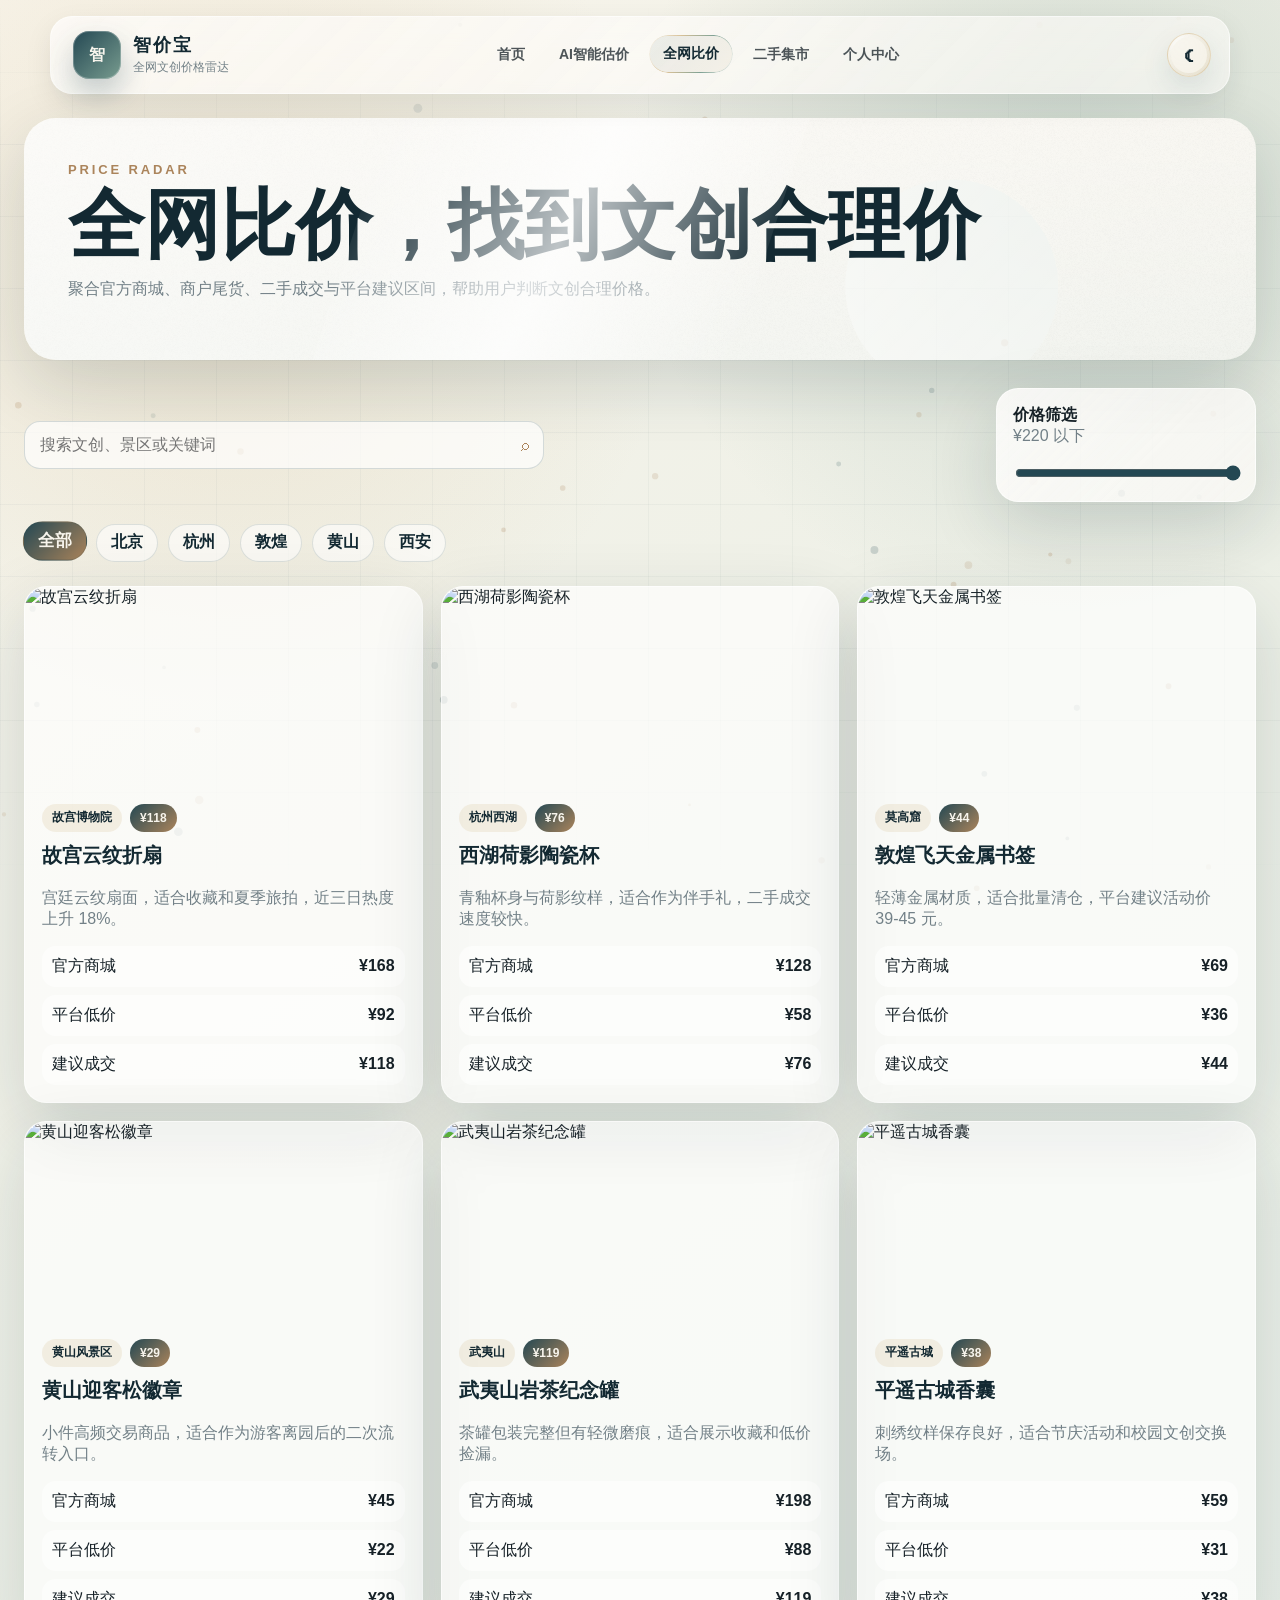
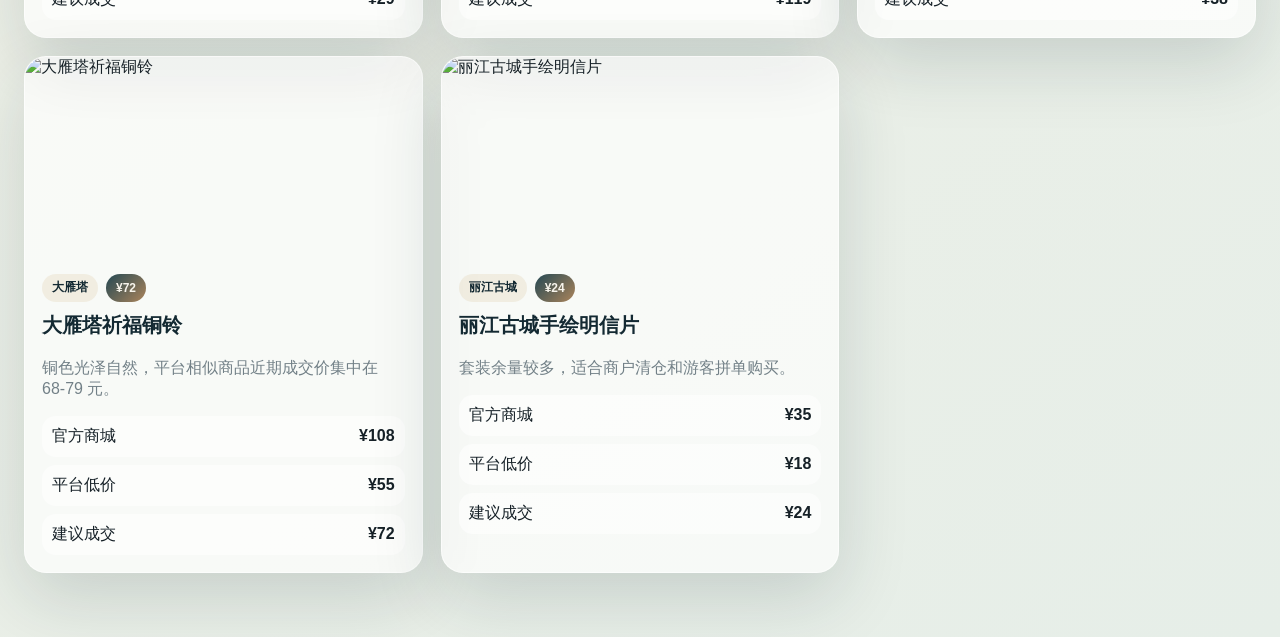
==== compare/index.html @ 30f5ac0b "Update zhijiabao site copy and structure" ====
﻿<!DOCTYPE html>
<html lang="zh-CN">
<head>
  <meta charset="UTF-8">
  <meta name="viewport" content="width=device-width, initial-scale=1.0">
  <title>全网比价 - 智价宝</title>
  <link rel="stylesheet" href="../styles.css?v=20260617b">
</head>
<body data-page="compare" class="skeleton-active">
  <canvas id="particleCanvas" aria-hidden="true"></canvas>
  <div class="transition-mask" aria-hidden="true"></div>
  <div class="skeleton-screen" id="skeletonScreen" aria-hidden="true">
    <div class="skeleton-stage">
      <div class="skeleton-nav">
        <div class="skeleton-brand">
          <div class="skeleton-logo"></div>
          <div class="skeleton-lines" style="gap:8px;">
            <div class="skel text short" style="width:110px;height:18px;"></div>
            <div class="skel text short" style="width:150px;height:12px;"></div>
          </div>
        </div>
        <div class="skeleton-menu">
          <div class="skel button" style="width:58px;height:34px;"></div>
          <div class="skel button" style="width:92px;height:34px;"></div>
          <div class="skel button" style="width:78px;height:34px;"></div>
          <div class="skel button" style="width:78px;height:34px;"></div>
          <div class="skel button" style="width:78px;height:34px;"></div>
        </div>
      </div>
      <div class="skeleton-hero">
        <div class="skeleton-lines">
          <div class="skel kicker"></div>
          <div class="skel title"></div>
          <div class="skel title short"></div>
          <div class="skel text"></div>
          <div class="skel text medium"></div>
          <div class="skeleton-actions">
            <div class="skel button"></div>
            <div class="skel button"></div>
          </div>
        </div>
        <div class="skeleton-phone"></div>
      </div>
      <div class="skeleton-card-row">
        <div class="skeleton-card"></div>
        <div class="skeleton-card"></div>
        <div class="skeleton-card"></div>
        <div class="skeleton-card"></div>
      </div>
    </div>
  </div>

  <header class="site-header">
    <a class="brand" href="../" data-transition>
      <span class="brand-mark">智</span>
      <span>
        <span class="brand-title">智价宝</span>
        <span class="brand-sub">全网文创价格雷达</span>
      </span>
    </a>
    <nav class="main-nav" aria-label="主导航">
      <a class="nav-link " href="../" data-transition><span>首页</span></a>
      <a class="nav-link " href="../estimate/" data-transition><span>AI智能估价</span></a>
      <a class="nav-link active" href="../compare/" data-transition><span>全网比价</span></a>
      <a class="nav-link " href="../market/" data-transition><span>二手集市</span></a>
      <a class="nav-link " href="../profile/" data-transition><span>个人中心</span></a>
    </nav>
    <button class="theme-toggle" id="themeToggle" type="button" aria-label="切换深色国风主题" aria-pressed="false" title="切换主题">
      <span class="theme-toggle-icon" aria-hidden="true">☾</span>
    </button>
  </header>

  <div class="page-shell">
    <main class="page-main">
      <section class="wide-content page-hero reveal">
        <p class="section-kicker">Price Radar</p>
        <h1 class="shine-text">全网比价，找到文创合理价</h1>
        <p class="muted">聚合官方商城、商户尾货、二手成交与平台建议区间，帮助用户判断文创合理价格。</p>
      </section>

      <section class="wide-content">
        <div class="toolbar reveal">
          <div class="search-box">
            <input class="field" id="compareSearch" placeholder="搜索文创、景区或关键词">
            <span class="search-icon">⌕</span>
          </div>
          <aside class="range-panel glass-card">
            <strong>价格筛选</strong>
            <p class="muted" id="rangeText">¥220 以下</p>
            <input id="priceRange" type="range" min="30" max="220" value="220">
          </aside>
        </div>
        <div class="tag-filter reveal" aria-label="景区分类">
          <button class="filter-tag active" data-category="全部">全部</button>
          <button class="filter-tag" data-category="北京">北京</button>
          <button class="filter-tag" data-category="杭州">杭州</button>
          <button class="filter-tag" data-category="敦煌">敦煌</button>
          <button class="filter-tag" data-category="黄山">黄山</button>
          <button class="filter-tag" data-category="西安">西安</button>
        </div>
        <div class="market-grid smooth-list reveal" id="compareList" style="margin-top: 24px;"></div>
      </section>
    </main>
  </div>


  <script src="../script.js?v=20260617b"></script>
</body>
</html>
---- styles.css ----
﻿/*
  智价宝官网 - 全局样式
  技术栈：HTML5 + CSS3 + 原生 JavaScript
  视觉关键词：新中式轻奢国风、青黛、月白、浅茶棕、毛玻璃、渐变光影
*/

:root {
  --qingdai: #244853;
  --qingdai-deep: #132932;
  --qingdai-soft: #3e6f73;
  --moon: #f7f4ec;
  --moon-2: #eee8da;
  --tea: #ab845b;
  --tea-soft: #d5bd92;
  --cinnabar: #a84e43;
  --jade: #789c8f;
  --ink: #162127;
  --muted: #728087;
  --glass: rgba(255, 255, 255, 0.64);
  --glass-strong: rgba(255, 255, 255, 0.78);
  --line: rgba(36, 72, 83, 0.16);
  --shadow: 0 24px 70px rgba(19, 41, 50, 0.16);
  --shadow-deep: 0 34px 90px rgba(19, 41, 50, 0.24);
  --ease: cubic-bezier(.2, .9, .2, 1);
  --spring: cubic-bezier(.2, 1.45, .35, 1);
}

body.theme-dark {
  --qingdai: #315f68;
  --qingdai-deep: #eef7f3;
  --qingdai-soft: #7fb0ad;
  --moon: #f8f1e3;
  --moon-2: #16262b;
  --tea: #d3a86d;
  --tea-soft: #efd5a4;
  --cinnabar: #d77a6b;
  --jade: #87b9a7;
  --ink: #edf5f2;
  --muted: #b8c8c5;
  --glass: rgba(17, 31, 36, 0.68);
  --glass-strong: rgba(23, 42, 47, 0.84);
  --line: rgba(236, 216, 176, 0.2);
  --shadow: 0 24px 70px rgba(0, 0, 0, 0.34);
  --shadow-deep: 0 34px 90px rgba(0, 0, 0, 0.48);
}

* {
  box-sizing: border-box;
}

html {
  scroll-behavior: smooth;
  max-width: 100%;
  overflow-x: hidden;
}

body {
  margin: 0;
  min-height: 100vh;
  width: 100%;
  max-width: 100%;
  font-family: "Microsoft YaHei", "PingFang SC", "Noto Sans SC", Arial, sans-serif;
  color: var(--ink);
  background:
    radial-gradient(circle at 18% 12%, rgba(213, 189, 146, 0.28), transparent 28rem),
    radial-gradient(circle at 84% 8%, rgba(120, 156, 143, 0.28), transparent 28rem),
    linear-gradient(145deg, #f8f4ea 0%, #edf0e7 46%, #e6eee8 100%);
  overflow-x: hidden;
  transition: background 640ms var(--ease), color 640ms var(--ease);
}

body::before {
  content: "";
  position: fixed;
  inset: 0;
  pointer-events: none;
  z-index: -3;
  background-image:
    linear-gradient(rgba(36, 72, 83, 0.04) 1px, transparent 1px),
    linear-gradient(90deg, rgba(36, 72, 83, 0.035) 1px, transparent 1px);
  background-size: 72px 72px;
  mask-image: linear-gradient(to bottom, transparent, #000 15%, #000 80%, transparent);
}

body.theme-dark {
  background:
    radial-gradient(circle at 16% 10%, rgba(211, 168, 109, 0.2), transparent 30rem),
    radial-gradient(circle at 84% 8%, rgba(135, 185, 167, 0.16), transparent 30rem),
    linear-gradient(145deg, #09151a 0%, #102329 48%, #1b2f30 100%);
}

body.theme-dark::before {
  background-image:
    linear-gradient(rgba(236, 216, 176, 0.055) 1px, transparent 1px),
    linear-gradient(90deg, rgba(135, 185, 167, 0.045) 1px, transparent 1px);
}

body.theme-transition,
body.theme-transition * {
  transition:
    background 620ms var(--ease),
    background-color 620ms var(--ease),
    color 620ms var(--ease),
    border-color 620ms var(--ease),
    box-shadow 620ms var(--ease),
    text-shadow 620ms var(--ease),
    filter 620ms var(--ease) !important;
}

body.is-leaving .page-shell {
  opacity: 0;
  transform: translateY(18px) scale(0.992);
  filter: blur(4px);
}

body.skeleton-active {
  overflow: hidden;
}

body.nav-compact .site-header {
  height: 64px;
  background:
    linear-gradient(135deg, rgba(255, 255, 255, 0.76), rgba(245, 239, 224, 0.54)),
    rgba(255, 255, 255, 0.42);
  box-shadow: 0 16px 40px rgba(19, 41, 50, 0.13);
}

body.theme-dark.nav-compact .site-header {
  background:
    linear-gradient(135deg, rgba(22, 39, 44, 0.88), rgba(31, 50, 50, 0.62)),
    rgba(8, 18, 22, 0.52);
  box-shadow: 0 16px 42px rgba(0, 0, 0, 0.36);
}

body.nav-compact .brand-mark {
  transform: scale(0.88);
}

body.nav-compact .brand-sub {
  opacity: 0;
  transform: translateY(-6px);
  height: 0;
}

a {
  color: inherit;
  text-decoration: none;
}

button,
input,
select {
  font: inherit;
}

img {
  max-width: 100%;
  display: block;
}

.site-header,
.page-shell,
.page-main,
.content,
.wide-content,
.section,
.hero,
.hero-inner,
.page-hero,
.panel,
.glass-card,
.product-card,
.modal-card {
  min-width: 0;
}

.page-shell {
  position: relative;
  z-index: 1;
  min-height: 100vh;
  opacity: 0;
  transform: translateY(22px);
  animation: pageEnter 760ms var(--ease) forwards;
}

.page-main {
  padding: 118px 24px 64px;
}

.content {
  width: min(1180px, calc(100vw - 48px));
  margin: 0 auto;
}

.wide-content {
  width: min(1280px, calc(100vw - 48px));
  margin: 0 auto;
}

/* =========================
   全站背景粒子与转场特效
   ========================= */

#particleCanvas {
  position: fixed;
  inset: 0;
  z-index: -2;
  pointer-events: none;
  opacity: 0.52;
}

.cursor-glow,
.cursor-trail-dot {
  position: fixed;
  left: 0;
  top: 0;
  pointer-events: none;
  border-radius: 50%;
  mix-blend-mode: screen;
  opacity: 0;
  will-change: transform, opacity;
}

.cursor-glow {
  z-index: 1200;
  width: 128px;
  height: 128px;
  background:
    radial-gradient(circle, rgba(213, 189, 146, 0.25), rgba(120, 156, 143, 0.12) 42%, transparent 68%);
  filter: blur(10px);
  transform: translate3d(-50%, -50%, 0) scale(0.8);
  transition: opacity 220ms var(--ease);
}

.cursor-trail-dot {
  z-index: 1199;
  width: 20px;
  height: 20px;
  background:
    radial-gradient(circle, rgba(255, 255, 255, 0.72), rgba(213, 189, 146, 0.34) 34%, rgba(120, 156, 143, 0.1) 68%, transparent 74%);
  filter: blur(2px);
}

body.theme-dark .cursor-glow {
  background:
    radial-gradient(circle, rgba(239, 213, 164, 0.28), rgba(135, 185, 167, 0.14) 42%, transparent 70%);
}

body.theme-dark .cursor-trail-dot {
  background:
    radial-gradient(circle, rgba(239, 213, 164, 0.76), rgba(135, 185, 167, 0.28) 46%, transparent 74%);
}

.transition-mask {
  position: fixed;
  inset: 0;
  z-index: 2000;
  pointer-events: none;
  background:
    radial-gradient(circle at 50% 50%, rgba(255, 255, 255, 0.85), rgba(244, 238, 220, 0.76) 32%, rgba(36, 72, 83, 0.36) 100%);
  clip-path: circle(0% at 50% 50%);
  transition: clip-path 620ms var(--ease), opacity 620ms var(--ease);
  opacity: 0;
}

body.theme-dark .transition-mask {
  background:
    radial-gradient(circle at 50% 50%, rgba(239, 213, 164, 0.28), rgba(19, 41, 50, 0.76) 36%, rgba(2, 9, 12, 0.9) 100%);
}

/* =========================
   初始加载国风骨架屏
   ========================= */

.skeleton-screen {
  position: fixed;
  inset: 0;
  z-index: 3000;
  display: grid;
  place-items: center;
  padding: 22px;
  background:
    radial-gradient(circle at 20% 16%, rgba(213, 189, 146, 0.28), transparent 28rem),
    radial-gradient(circle at 78% 20%, rgba(120, 156, 143, 0.24), transparent 28rem),
    linear-gradient(145deg, #f8f4ea 0%, #edf0e7 54%, #e5eee8 100%);
  transition: opacity 620ms var(--ease), visibility 620ms var(--ease), filter 620ms var(--ease);
}

body.theme-dark .skeleton-screen {
  background:
    radial-gradient(circle at 20% 16%, rgba(211, 168, 109, 0.18), transparent 28rem),
    radial-gradient(circle at 78% 20%, rgba(135, 185, 167, 0.16), transparent 28rem),
    linear-gradient(145deg, #09151a 0%, #102329 54%, #1b2f30 100%);
}

body.theme-dark .skeleton-screen::before {
  background-image:
    linear-gradient(rgba(236, 216, 176, 0.045) 1px, transparent 1px),
    linear-gradient(90deg, rgba(135, 185, 167, 0.04) 1px, transparent 1px);
}

.skeleton-screen::before {
  content: "";
  position: absolute;
  inset: 0;
  opacity: 0.45;
  background-image:
    linear-gradient(rgba(36, 72, 83, 0.035) 1px, transparent 1px),
    linear-gradient(90deg, rgba(36, 72, 83, 0.03) 1px, transparent 1px);
  background-size: 72px 72px;
}

.skeleton-screen::after {
  content: "";
  position: absolute;
  left: -20%;
  right: -20%;
  top: 58%;
  height: 220px;
  border-top: 8px solid rgba(36, 72, 83, 0.08);
  border-radius: 50%;
  transform: rotate(-6deg);
}

.skeleton-screen.is-hidden {
  opacity: 0;
  visibility: hidden;
  filter: blur(8px);
}

.skeleton-stage {
  position: relative;
  z-index: 1;
  width: min(1180px, calc(100vw - 40px));
}

.skeleton-nav {
  height: 78px;
  display: flex;
  align-items: center;
  justify-content: space-between;
  gap: 22px;
  padding: 0 22px;
  border-radius: 22px;
  background: rgba(255, 255, 255, 0.58);
  border: 1px solid rgba(255, 255, 255, 0.64);
  box-shadow: 0 18px 46px rgba(19, 41, 50, 0.1);
  backdrop-filter: blur(18px);
}

.skeleton-brand {
  display: flex;
  align-items: center;
  gap: 12px;
}

.skeleton-logo {
  width: 48px;
  height: 48px;
  border-radius: 16px;
  background: linear-gradient(135deg, rgba(36, 72, 83, 0.84), rgba(120, 156, 143, 0.74));
  box-shadow: 0 14px 28px rgba(36, 72, 83, 0.18);
}

.skeleton-menu {
  display: flex;
  gap: 14px;
}

.skeleton-hero {
  display: grid;
  grid-template-columns: 0.95fr 0.85fr;
  gap: 54px;
  align-items: center;
  min-height: 520px;
}

.skeleton-lines {
  display: grid;
  gap: 16px;
}

.skeleton-phone {
  height: 360px;
  border-radius: 30px;
  background: rgba(255, 255, 255, 0.52);
  border: 1px solid rgba(255, 255, 255, 0.66);
  box-shadow: 0 24px 70px rgba(19, 41, 50, 0.12);
}

.skeleton-card-row {
  display: grid;
  grid-template-columns: repeat(4, 1fr);
  gap: 18px;
}

.skeleton-card {
  height: 118px;
  border-radius: 22px;
  background: rgba(255, 255, 255, 0.56);
  box-shadow: 0 16px 40px rgba(19, 41, 50, 0.08);
}

.skel {
  position: relative;
  overflow: hidden;
  border-radius: 999px;
  background: linear-gradient(135deg, rgba(36, 72, 83, 0.08), rgba(213, 189, 146, 0.12));
}

.skel::after,
.skeleton-card::after,
.skeleton-phone::after,
.skeleton-logo::after {
  content: "";
  position: absolute;
  inset: 0;
  background: linear-gradient(110deg, transparent 0%, rgba(255, 255, 255, 0.58) 45%, transparent 80%);
  transform: translateX(-120%);
  animation: skeletonShimmer 1.45s ease-in-out infinite;
}

.skeleton-logo,
.skeleton-phone,
.skeleton-card {
  position: relative;
  overflow: hidden;
}

.skel.kicker {
  width: 230px;
  height: 38px;
}

.skel.title {
  width: min(560px, 82vw);
  height: 78px;
  border-radius: 18px;
  background: linear-gradient(135deg, rgba(36, 72, 83, 0.16), rgba(36, 72, 83, 0.08));
}

.skel.title.short {
  width: min(420px, 72vw);
}

.skel.text {
  width: min(620px, 86vw);
  height: 18px;
}

.skel.text.medium {
  width: min(520px, 78vw);
}

.skel.text.short {
  width: min(330px, 58vw);
}

.skel.button {
  width: 138px;
  height: 46px;
}

.skeleton-actions {
  display: flex;
  gap: 14px;
  margin-top: 8px;
}

.transition-mask.is-active {
  clip-path: circle(142% at 50% 50%);
  opacity: 1;
}

.site-header {
  position: fixed;
  top: 16px;
  left: 50%;
  z-index: 1000;
  width: min(1180px, calc(100vw - 40px));
  height: 78px;
  transform: translateX(-50%);
  display: flex;
  align-items: center;
  justify-content: space-between;
  gap: 20px;
  padding: 0 18px 0 22px;
  border: 1px solid rgba(255, 255, 255, 0.52);
  border-radius: 22px;
  background:
    linear-gradient(135deg, rgba(255, 255, 255, 0.58), rgba(255, 255, 255, 0.36)),
    rgba(247, 244, 236, 0.44);
  backdrop-filter: blur(20px) saturate(1.25);
  -webkit-backdrop-filter: blur(20px) saturate(1.25);
  box-shadow: 0 10px 28px rgba(19, 41, 50, 0.08);
  transition: height 360ms var(--ease), background 360ms var(--ease), box-shadow 360ms var(--ease);
}

body.theme-dark .site-header {
  border-color: rgba(239, 213, 164, 0.22);
  background:
    linear-gradient(135deg, rgba(22, 39, 44, 0.74), rgba(31, 50, 50, 0.46)),
    rgba(7, 18, 22, 0.46);
  box-shadow: 0 12px 34px rgba(0, 0, 0, 0.3);
}

.brand {
  display: flex;
  align-items: center;
  gap: 12px;
}

.brand-mark {
  width: 48px;
  height: 48px;
  display: grid;
  place-items: center;
  border-radius: 16px;
  color: var(--moon);
  font-weight: 900;
  letter-spacing: 0.04em;
  background:
    linear-gradient(135deg, var(--qingdai), var(--jade)),
    var(--qingdai);
  box-shadow: inset 0 0 0 1px rgba(255, 255, 255, 0.25), 0 14px 30px rgba(36, 72, 83, 0.28);
  transition: transform 360ms var(--spring);
}

.brand-title {
  display: block;
  font-size: 18px;
  font-weight: 900;
  letter-spacing: 0.12em;
  color: var(--qingdai-deep);
}

.brand-sub {
  display: block;
  height: 18px;
  margin-top: 2px;
  color: var(--muted);
  font-size: 12px;
  transition: opacity 300ms var(--ease), transform 300ms var(--ease), height 300ms var(--ease);
  overflow: hidden;
}

.main-nav {
  display: flex;
  align-items: center;
  gap: 6px;
}

.theme-toggle {
  position: relative;
  flex: 0 0 auto;
  width: 44px;
  height: 44px;
  display: grid;
  place-items: center;
  border: 1px solid rgba(213, 189, 146, 0.5);
  border-radius: 50%;
  color: var(--qingdai-deep);
  cursor: pointer;
  background:
    radial-gradient(circle at 34% 28%, rgba(255, 255, 255, 0.92), rgba(255, 255, 255, 0.18) 38%, transparent 66%),
    linear-gradient(135deg, rgba(247, 244, 236, 0.72), rgba(213, 189, 146, 0.32));
  box-shadow: 0 12px 28px rgba(36, 72, 83, 0.12);
  overflow: hidden;
  transition: transform 320ms var(--spring), color 320ms var(--ease), border-color 320ms var(--ease), box-shadow 320ms var(--ease);
}

.theme-toggle::before {
  content: "";
  position: absolute;
  inset: -40%;
  background: conic-gradient(from 120deg, transparent, rgba(213, 189, 146, 0.68), transparent, rgba(120, 156, 143, 0.62), transparent);
  opacity: 0;
  transform: rotate(0deg);
  transition: opacity 320ms var(--ease);
}

.theme-toggle::after {
  content: "";
  position: absolute;
  inset: 3px;
  border-radius: inherit;
  background: rgba(247, 244, 236, 0.82);
  backdrop-filter: blur(12px);
}

.theme-toggle:hover {
  transform: translateY(-2px) scale(1.06);
  border-color: rgba(213, 189, 146, 0.8);
  box-shadow: 0 16px 34px rgba(36, 72, 83, 0.18), 0 0 24px rgba(213, 189, 146, 0.36);
}

.theme-toggle:hover::before {
  opacity: 1;
  animation: rotateSlow 4s linear infinite;
}

.theme-toggle:active {
  transform: translateY(1px) scale(0.94);
}

.theme-toggle-icon {
  position: relative;
  z-index: 1;
  font-size: 19px;
  font-weight: 900;
  line-height: 1;
  transition: transform 420ms var(--spring);
}

body.theme-dark .theme-toggle {
  color: var(--tea-soft);
  border-color: rgba(239, 213, 164, 0.42);
  background:
    radial-gradient(circle at 34% 28%, rgba(239, 213, 164, 0.4), rgba(49, 95, 104, 0.16) 42%, transparent 68%),
    linear-gradient(135deg, rgba(9, 21, 26, 0.86), rgba(49, 95, 104, 0.48));
  box-shadow: 0 14px 32px rgba(0, 0, 0, 0.32), 0 0 22px rgba(211, 168, 109, 0.16);
}

body.theme-dark .theme-toggle::after {
  background: rgba(14, 29, 34, 0.82);
}

body.theme-dark .theme-toggle-icon {
  transform: rotate(180deg);
}

.nav-link {
  position: relative;
  padding: 10px 14px;
  border-radius: 999px;
  color: rgba(22, 33, 39, 0.76);
  font-size: 14px;
  font-weight: 700;
  overflow: hidden;
  transition: color 260ms var(--ease), transform 260ms var(--spring);
}

body.theme-dark .nav-link {
  color: rgba(237, 245, 242, 0.76);
}

.nav-link::before {
  content: "";
  position: absolute;
  inset: 0;
  border-radius: inherit;
  padding: 1px;
  background: linear-gradient(110deg, transparent, rgba(213, 189, 146, 0.95), rgba(120, 156, 143, 0.95), transparent);
  mask: linear-gradient(#000 0 0) content-box, linear-gradient(#000 0 0);
  mask-composite: exclude;
  opacity: 0;
  transform: translateX(-28%);
  transition: opacity 260ms var(--ease), transform 420ms var(--ease);
}

.nav-link::after {
  content: "";
  position: absolute;
  inset: 1px;
  border-radius: inherit;
  background: linear-gradient(135deg, rgba(36, 72, 83, 0.08), rgba(213, 189, 146, 0.12));
  opacity: 0;
  transition: opacity 260ms var(--ease);
}

.nav-link span {
  position: relative;
  z-index: 1;
}

.nav-link:hover,
.nav-link.active {
  color: var(--qingdai-deep);
  transform: translateY(-1px);
}

.nav-link:hover::before,
.nav-link.active::before,
.nav-link:hover::after,
.nav-link.active::after {
  opacity: 1;
  transform: translateX(0);
}

/* =========================
   通用组件与高级交互动效
   ========================= */

.section {
  margin-top: 46px;
  margin-bottom: 66px;
}

.section.content,
.section.wide-content {
  margin-left: auto;
  margin-right: auto;
}

.section-title {
  display: flex;
  align-items: end;
  justify-content: space-between;
  gap: 24px;
  margin-bottom: 26px;
}

.section-title.stack-title {
  display: block;
  max-width: 720px;
}

.section-title > .muted {
  max-width: 430px;
  text-align: right;
  line-height: 1.8;
}

.section-title.stack-title > .muted {
  max-width: 620px;
  text-align: left;
  margin-top: 10px;
}

.section-kicker {
  margin: 0 0 8px;
  color: var(--tea);
  font-size: 13px;
  font-weight: 800;
  letter-spacing: 0.22em;
  text-transform: uppercase;
}

h1,
h2,
h3,
p {
  margin-top: 0;
}

h1 {
  font-size: clamp(42px, 6vw, 76px);
  line-height: 1.05;
  letter-spacing: 0;
}

h2 {
  color: var(--qingdai-deep);
  font-size: clamp(28px, 3vw, 42px);
  line-height: 1.18;
  letter-spacing: 0;
}

h3 {
  color: var(--qingdai-deep);
  font-size: 20px;
  line-height: 1.3;
}

body.theme-dark h1,
body.theme-dark h2,
body.theme-dark h3,
body.theme-dark .brand-title,
body.theme-dark .shine-text,
body.theme-dark .shine-text .char,
body.theme-dark .metric strong,
body.theme-dark .price-result,
body.theme-dark .tag,
body.theme-dark .price-chip,
body.theme-dark .filter-tag,
body.theme-dark .segment button,
body.theme-dark .close-btn,
body.theme-dark .btn.secondary {
  color: var(--qingdai-deep);
}

.muted {
  color: var(--muted);
}

.btn {
  position: relative;
  display: inline-flex;
  align-items: center;
  justify-content: center;
  gap: 8px;
  min-height: 46px;
  padding: 0 18px;
  border: 0;
  border-radius: 999px;
  color: var(--moon);
  font-weight: 900;
  cursor: pointer;
  background: linear-gradient(135deg, var(--qingdai), #4f827a 48%, var(--tea));
  box-shadow: 0 16px 34px rgba(36, 72, 83, 0.23);
  transition: transform 300ms var(--spring), box-shadow 300ms var(--ease), filter 300ms var(--ease);
  overflow: hidden;
}

.btn::before {
  content: "";
  position: absolute;
  inset: -1px;
  background: linear-gradient(110deg, transparent 20%, rgba(255, 255, 255, 0.42), transparent 72%);
  transform: translateX(-120%);
  transition: transform 650ms var(--ease);
}

.btn span {
  position: relative;
  z-index: 1;
}

.btn:hover {
  transform: translateY(-2px) scale(1.045);
  box-shadow: 0 20px 44px rgba(36, 72, 83, 0.3), 0 0 28px rgba(213, 189, 146, 0.42);
  filter: saturate(1.08);
}

.btn:hover::before {
  transform: translateX(120%);
}

.btn:active {
  transform: translateY(1px) scale(0.965);
  animation: pressBounce 360ms var(--spring);
}

.btn.secondary {
  color: var(--qingdai-deep);
  background: linear-gradient(135deg, rgba(255, 255, 255, 0.78), rgba(239, 229, 204, 0.88));
  box-shadow: 0 14px 34px rgba(36, 72, 83, 0.12);
}

body.theme-dark .btn {
  box-shadow: 0 16px 38px rgba(0, 0, 0, 0.34), 0 0 22px rgba(211, 168, 109, 0.16);
}

body.theme-dark .btn.secondary {
  background: linear-gradient(135deg, rgba(20, 39, 44, 0.84), rgba(49, 95, 104, 0.42));
  border: 1px solid rgba(239, 213, 164, 0.2);
}

.glass-card,
.product-card,
.panel {
  position: relative;
  border: 1px solid rgba(255, 255, 255, 0.58);
  border-radius: 22px;
  background:
    linear-gradient(135deg, rgba(255, 255, 255, 0.68), rgba(255, 255, 255, 0.42)),
    rgba(247, 244, 236, 0.54);
  backdrop-filter: blur(18px) saturate(1.16);
  -webkit-backdrop-filter: blur(18px) saturate(1.16);
  box-shadow: var(--shadow);
  overflow: hidden;
  transition: transform 380ms var(--spring), box-shadow 380ms var(--ease), border-color 380ms var(--ease);
}

body.theme-dark .glass-card,
body.theme-dark .product-card,
body.theme-dark .panel {
  border-color: rgba(239, 213, 164, 0.2);
  background:
    linear-gradient(135deg, rgba(24, 42, 47, 0.76), rgba(12, 27, 32, 0.52)),
    rgba(10, 24, 28, 0.56);
}

body.theme-dark .glass-card::before,
body.theme-dark .product-card::before,
body.theme-dark .panel::before {
  background:
    linear-gradient(115deg, transparent, rgba(239, 213, 164, 0.16), transparent),
    radial-gradient(circle at 12% 12%, rgba(135, 185, 167, 0.16), transparent 42%);
}

.glass-card::before,
.product-card::before,
.panel::before {
  content: "";
  position: absolute;
  inset: 0;
  border-radius: inherit;
  pointer-events: none;
  background:
    linear-gradient(115deg, transparent, rgba(255, 255, 255, 0.34), transparent),
    radial-gradient(circle at 12% 12%, rgba(213, 189, 146, 0.22), transparent 42%);
  opacity: 0;
  transition: opacity 360ms var(--ease);
}

.glass-card:hover,
.product-card:hover,
.panel:hover {
  transform: translateY(-8px) scale(1.015);
  box-shadow: var(--shadow-deep);
  border-color: rgba(213, 189, 146, 0.62);
}

.glass-card:hover::before,
.product-card:hover::before,
.panel:hover::before {
  opacity: 1;
}

.field,
.select {
  width: 100%;
  height: 48px;
  border: 1px solid rgba(36, 72, 83, 0.18);
  border-radius: 16px;
  padding: 0 15px;
  color: var(--qingdai-deep);
  outline: none;
  background: rgba(255, 255, 255, 0.68);
  box-shadow: inset 0 0 0 rgba(36, 72, 83, 0);
  transition: border-color 300ms var(--ease), box-shadow 300ms var(--ease), background 300ms var(--ease);
}

body.theme-dark .field,
body.theme-dark .select {
  color: var(--qingdai-deep);
  border-color: rgba(239, 213, 164, 0.22);
  background: rgba(10, 24, 28, 0.62);
}

body.theme-dark .field::placeholder {
  color: rgba(237, 245, 242, 0.45);
}

.field:focus,
.select:focus {
  border-color: rgba(213, 189, 146, 0.9);
  background: rgba(255, 255, 255, 0.92);
  box-shadow:
    inset 0 0 18px rgba(213, 189, 146, 0.18),
    0 0 0 4px rgba(120, 156, 143, 0.12),
    0 0 28px rgba(213, 189, 146, 0.28);
}

.reveal {
  opacity: 0;
  transform: translateY(28px);
  transition: opacity 760ms var(--ease), transform 760ms var(--ease);
}

.reveal.is-visible {
  opacity: 1;
  transform: translateY(0);
}

.stats-grid,
.feature-grid,
.product-grid,
.market-grid,
.records-grid {
  display: grid;
  gap: 18px;
}

.feature-grid {
  grid-template-columns: repeat(4, 1fr);
}

.product-grid {
  grid-template-columns: repeat(4, 1fr);
}

.market-grid {
  grid-template-columns: repeat(3, 1fr);
}

.two-col {
  display: grid;
  grid-template-columns: 1fr 1fr;
  gap: 22px;
}

.site-footer {
  padding: 36px 24px 44px;
  border-top: 1px solid rgba(36, 72, 83, 0.12);
  color: rgba(22, 33, 39, 0.62);
  text-align: center;
}

body.theme-dark .site-footer {
  border-top-color: rgba(239, 213, 164, 0.14);
  color: rgba(237, 245, 242, 0.58);
}

/* =========================
   首页
   ========================= */

.hero {
  min-height: 690px;
  display: grid;
  align-items: center;
  padding: 138px 0 70px;
  border-radius: 0 0 42px 42px;
  background:
    linear-gradient(90deg, rgba(247, 244, 236, 0.92), rgba(247, 244, 236, 0.62) 55%, rgba(247, 244, 236, 0.22)),
    url("assets/img/hero-bg.png") center/cover no-repeat;
  overflow: hidden;
}

body.theme-dark .hero {
  background:
    linear-gradient(90deg, rgba(7, 17, 22, 0.94), rgba(13, 30, 35, 0.72) 55%, rgba(13, 30, 35, 0.4)),
    url("assets/img/hero-bg.png") center/cover no-repeat;
}

.hero-inner {
  display: grid;
  grid-template-columns: minmax(0, 0.98fr) minmax(420px, 0.82fr);
  gap: 54px;
  align-items: center;
}

.hero-copy {
  max-width: 720px;
}

.hero-badge {
  display: inline-flex;
  align-items: center;
  gap: 9px;
  margin-bottom: 18px;
  padding: 9px 13px;
  border-radius: 999px;
  color: var(--qingdai-deep);
  font-weight: 900;
  background: rgba(255, 255, 255, 0.66);
  border: 1px solid rgba(213, 189, 146, 0.52);
  backdrop-filter: blur(12px);
}

body.theme-dark .hero-badge {
  background: rgba(14, 29, 34, 0.68);
  border-color: rgba(239, 213, 164, 0.3);
}

.hero-title {
  position: relative;
  margin-bottom: 18px;
  color: var(--qingdai-deep);
  overflow: hidden;
}

.char {
  display: inline-block;
  opacity: 0;
  transform: translateY(18px);
  animation: charIn 620ms var(--spring) forwards;
}

.shine-text .char {
  color: var(--qingdai-deep);
  text-shadow: 0 12px 34px rgba(36, 72, 83, 0.11);
}

.shine-text {
  color: var(--qingdai-deep);
}

.shine-text::after {
  content: "";
  position: absolute;
  top: 0;
  bottom: 0;
  width: 34%;
  background: linear-gradient(100deg, transparent, rgba(255, 255, 255, 0.72), transparent);
  transform: translateX(-150%) skewX(-18deg);
  animation: textSweepBar 4.8s ease-in-out infinite;
  pointer-events: none;
}

body.theme-dark .shine-text::after {
  background: linear-gradient(100deg, transparent, rgba(239, 213, 164, 0.5), transparent);
}

.hero-lead {
  margin-bottom: 22px;
  color: rgba(22, 33, 39, 0.74);
  font-size: 18px;
  line-height: 1.9;
}

body.theme-dark .hero-lead {
  color: rgba(237, 245, 242, 0.78);
}

.hero-actions {
  display: flex;
  flex-wrap: wrap;
  gap: 14px;
  margin-bottom: 24px;
}

.hero-metrics {
  display: grid;
  grid-template-columns: repeat(3, minmax(0, 1fr));
  gap: 14px;
}

.metric {
  padding: 14px;
  border-radius: 18px;
  background: rgba(255, 255, 255, 0.58);
  border: 1px solid rgba(255, 255, 255, 0.5);
  box-shadow: 0 10px 30px rgba(36, 72, 83, 0.08);
}

body.theme-dark .metric {
  background: rgba(13, 29, 34, 0.68);
  border-color: rgba(239, 213, 164, 0.16);
  box-shadow: 0 12px 34px rgba(0, 0, 0, 0.24);
}

.metric strong {
  display: block;
  color: var(--qingdai-deep);
  font-size: 24px;
}

.metric span {
  color: var(--muted);
  font-size: 12px;
}

.hero-visual {
  min-height: 410px;
  padding: 22px;
}

.estimate-orbit {
  position: relative;
  height: 100%;
  min-height: 360px;
  border-radius: 28px;
  background:
    radial-gradient(circle at 50% 50%, rgba(255, 255, 255, 0.75), rgba(255, 255, 255, 0.24)),
    linear-gradient(135deg, rgba(36, 72, 83, 0.08), rgba(213, 189, 146, 0.18));
  overflow: hidden;
}

body.theme-dark .estimate-orbit {
  background:
    radial-gradient(circle at 50% 50%, rgba(239, 213, 164, 0.18), rgba(49, 95, 104, 0.12)),
    linear-gradient(135deg, rgba(135, 185, 167, 0.08), rgba(211, 168, 109, 0.14));
}

.orbit-ring {
  position: absolute;
  inset: 52px;
  border: 1px solid rgba(36, 72, 83, 0.16);
  border-radius: 50%;
  animation: rotateSlow 18s linear infinite;
}

.orbit-ring::before,
.orbit-ring::after {
  content: "";
  position: absolute;
  width: 18px;
  height: 18px;
  border-radius: 50%;
  background: var(--tea);
  box-shadow: 0 0 22px rgba(213, 189, 146, 0.7);
}

.orbit-ring::before {
  top: 30px;
  left: 52px;
}

.orbit-ring::after {
  right: 24px;
  bottom: 74px;
  background: var(--jade);
}

.hero-phone {
  position: absolute;
  left: 50%;
  top: 50%;
  width: 218px;
  min-height: 326px;
  transform: translate(-50%, -50%);
  padding: 18px;
  border-radius: 32px;
  background: rgba(255, 255, 255, 0.76);
  border: 1px solid rgba(255, 255, 255, 0.8);
  box-shadow: 0 28px 70px rgba(36, 72, 83, 0.22);
  animation: floatSoft 4.2s ease-in-out infinite;
}

body.theme-dark .hero-phone {
  background: rgba(12, 26, 31, 0.82);
  border-color: rgba(239, 213, 164, 0.2);
  box-shadow: 0 28px 78px rgba(0, 0, 0, 0.42);
}

.phone-top {
  width: 70px;
  height: 5px;
  margin: 0 auto 18px;
  border-radius: 999px;
  background: rgba(36, 72, 83, 0.28);
}

.phone-card {
  padding: 16px;
  border-radius: 22px;
  color: var(--moon);
  background: linear-gradient(135deg, var(--qingdai), #5f867e);
}

.phone-price {
  margin-top: 8px;
  color: #fff;
  font-size: 28px;
  font-weight: 900;
}

.phone-line {
  height: 10px;
  margin-top: 14px;
  border-radius: 999px;
  background: rgba(255, 255, 255, 0.46);
}

.phone-list {
  display: grid;
  gap: 10px;
  margin-top: 16px;
}

.phone-list span {
  height: 36px;
  border-radius: 14px;
  background: rgba(36, 72, 83, 0.08);
}

body.theme-dark .phone-list span {
  background: rgba(239, 213, 164, 0.12);
}

.feature-card {
  min-height: 238px;
  padding: 26px;
}

.feature-icon {
  width: 54px;
  height: 54px;
  display: grid;
  place-items: center;
  margin-bottom: 26px;
  border-radius: 18px;
  color: var(--moon);
  font-size: 24px;
  background: linear-gradient(135deg, var(--qingdai), var(--tea));
  box-shadow: 0 18px 32px rgba(36, 72, 83, 0.19);
  transition: transform 360ms var(--spring);
}

.feature-card:hover .feature-icon {
  transform: rotate(-8deg) scale(1.08);
}

.dashboard-grid,
.trust-grid {
  display: grid;
  grid-template-columns: repeat(4, minmax(0, 1fr));
  gap: 18px;
}

.data-card,
.trust-card {
  padding: 22px;
}

.data-card span,
.trust-card span {
  color: var(--tea);
  font-size: 13px;
  font-weight: 900;
  letter-spacing: 0.16em;
  text-transform: uppercase;
}

.data-card strong {
  display: block;
  margin: 10px 0 8px;
  color: var(--qingdai-deep);
  font-size: clamp(32px, 4vw, 48px);
  line-height: 1;
}

.data-card p,
.trust-card p {
  margin: 0;
  line-height: 1.8;
}

.trust-card {
  min-height: 210px;
}

.trust-card h3 {
  margin: 18px 0 10px;
}

.qr-float {
  position: fixed;
  right: 22px;
  bottom: 22px;
  z-index: 900;
  width: 248px;
  display: flex;
  align-items: center;
  gap: 12px;
  padding: 12px;
  border: 1px solid rgba(255, 255, 255, 0.62);
  border-radius: 20px;
  color: var(--qingdai-deep);
  background:
    linear-gradient(135deg, rgba(255, 255, 255, 0.76), rgba(247, 244, 236, 0.58)),
    rgba(247, 244, 236, 0.6);
  backdrop-filter: blur(18px) saturate(1.16);
  -webkit-backdrop-filter: blur(18px) saturate(1.16);
  box-shadow: 0 20px 54px rgba(19, 41, 50, 0.18);
}

body.theme-dark .qr-float {
  border-color: rgba(239, 213, 164, 0.2);
  background:
    linear-gradient(135deg, rgba(24, 42, 47, 0.82), rgba(12, 27, 32, 0.62)),
    rgba(10, 24, 28, 0.56);
}

.qr-code {
  flex: 0 0 auto;
  width: 68px;
  height: 68px;
  border-radius: 14px;
  background:
    linear-gradient(90deg, var(--qingdai) 10px, transparent 10px 18px, var(--qingdai) 18px 28px, transparent 28px 40px, var(--qingdai) 40px 52px, transparent 52px),
    linear-gradient(var(--qingdai) 10px, transparent 10px 18px, var(--qingdai) 18px 28px, transparent 28px 40px, var(--qingdai) 40px 52px, transparent 52px),
    radial-gradient(circle at 18px 18px, var(--tea) 0 7px, transparent 8px),
    radial-gradient(circle at 50px 18px, var(--tea) 0 7px, transparent 8px),
    radial-gradient(circle at 18px 50px, var(--tea) 0 7px, transparent 8px),
    var(--moon);
  background-size: 68px 68px;
  box-shadow: inset 0 0 0 5px rgba(255, 255, 255, 0.9);
}

.qr-float strong {
  display: block;
  margin-bottom: 4px;
  font-size: 15px;
}

.qr-float span {
  display: block;
  color: var(--muted);
  font-size: 12px;
  line-height: 1.45;
}

.product-card {
  min-height: 360px;
  background: rgba(255, 255, 255, 0.66);
}

body.theme-dark .product-card {
  background: rgba(12, 27, 32, 0.72);
}

.product-image {
  height: 190px;
  overflow: hidden;
}

.product-image img {
  width: 100%;
  height: 100%;
  object-fit: cover;
  transition: transform 600ms var(--ease);
}

.product-card:hover .product-image img {
  transform: scale(1.08);
}

.product-body {
  padding: 17px;
}

.tag-row {
  display: flex;
  flex-wrap: wrap;
  gap: 8px;
  margin: 10px 0;
}

.tag,
.price-chip {
  display: inline-flex;
  align-items: center;
  gap: 6px;
  min-height: 28px;
  padding: 0 10px;
  border-radius: 999px;
  font-size: 12px;
  font-weight: 800;
  color: var(--qingdai-deep);
  background: rgba(213, 189, 146, 0.22);
}

.price-chip {
  position: relative;
  overflow: hidden;
  color: var(--moon);
  background: linear-gradient(135deg, var(--qingdai), var(--tea));
}

.price-chip::after {
  content: "";
  position: absolute;
  inset: 0;
  background: radial-gradient(circle, rgba(255, 255, 255, 0.7), transparent 34%);
  transform: translateX(-100%);
  animation: chipGlow 2.8s ease-in-out infinite;
}

.float-loop {
  animation: cardFloat 4.6s ease-in-out infinite;
}

.float-loop:nth-child(2n) {
  animation-delay: -1.3s;
}

.float-loop:nth-child(3n) {
  animation-delay: -2.2s;
}

.intro-panel {
  display: grid;
  grid-template-columns: 0.9fr 1.1fr;
  gap: 28px;
  padding: 34px;
}

.ink-panel {
  min-height: 320px;
  border-radius: 26px;
  background:
    linear-gradient(135deg, rgba(36, 72, 83, 0.92), rgba(62, 111, 115, 0.82)),
    url("assets/img/hero-bg.png") center/cover;
  box-shadow: inset 0 0 0 1px rgba(255, 255, 255, 0.12);
}

.intro-list {
  display: grid;
  gap: 12px;
}

.intro-list li {
  list-style: none;
  padding: 14px 16px;
  border-radius: 16px;
  background: rgba(255, 255, 255, 0.54);
  border: 1px solid rgba(36, 72, 83, 0.08);
}

body.theme-dark .intro-list li {
  background: rgba(14, 29, 34, 0.68);
  border-color: rgba(239, 213, 164, 0.16);
}

/* =========================
   AI 智能估价页
   ========================= */

.page-hero {
  margin-bottom: 28px;
  padding: 44px;
  border-radius: 32px;
  background:
    linear-gradient(135deg, rgba(255, 255, 255, 0.72), rgba(255, 255, 255, 0.42)),
    url("assets/img/hero-bg.png") center/cover;
  box-shadow: var(--shadow);
}

body.theme-dark .page-hero {
  background:
    linear-gradient(135deg, rgba(13, 29, 34, 0.86), rgba(19, 41, 50, 0.58)),
    url("assets/img/hero-bg.png") center/cover;
  border: 1px solid rgba(239, 213, 164, 0.16);
}

.page-hero h1 {
  margin-bottom: 14px;
}

.estimator-layout {
  display: grid;
  grid-template-columns: 0.92fr 1.08fr;
  gap: 22px;
  align-items: start;
}

.upload-zone {
  position: relative;
  min-height: 390px;
  display: grid;
  place-items: center;
  padding: 24px;
  border-radius: 24px;
  background: rgba(255, 255, 255, 0.62);
  overflow: hidden;
  cursor: pointer;
}

body.theme-dark .upload-zone {
  background: rgba(12, 27, 32, 0.72);
}

.upload-zone::before {
  content: "";
  position: absolute;
  inset: 14px;
  border-radius: 20px;
  border: 2px dashed rgba(36, 72, 83, 0.32);
  background:
    linear-gradient(90deg, rgba(213, 189, 146, 0.48) 50%, transparent 0) top/22px 2px repeat-x,
    linear-gradient(90deg, rgba(120, 156, 143, 0.42) 50%, transparent 0) bottom/22px 2px repeat-x,
    linear-gradient(0deg, rgba(213, 189, 146, 0.48) 50%, transparent 0) left/2px 22px repeat-y,
    linear-gradient(0deg, rgba(120, 156, 143, 0.42) 50%, transparent 0) right/2px 22px repeat-y;
  animation: dashMove 1.3s linear infinite;
}

body.theme-dark .upload-zone::before {
  border-color: rgba(239, 213, 164, 0.26);
}

.upload-zone:hover .upload-icon {
  transform: rotate(12deg) scale(1.08);
}

.upload-content {
  position: relative;
  z-index: 1;
  text-align: center;
}

.upload-icon {
  width: 82px;
  height: 82px;
  display: grid;
  place-items: center;
  margin: 0 auto 18px;
  border-radius: 28px;
  color: var(--moon);
  font-size: 36px;
  background: linear-gradient(135deg, var(--qingdai), var(--tea));
  transition: transform 420ms var(--spring);
}

.upload-preview {
  display: none;
  position: absolute;
  inset: 22px;
  z-index: 2;
  border-radius: 22px;
  object-fit: cover;
}

.upload-zone.has-image .upload-preview {
  display: block;
}

.estimator-form {
  padding: 28px;
}

.form-grid {
  display: grid;
  grid-template-columns: repeat(2, minmax(0, 1fr));
  gap: 18px;
}

.form-row.full {
  grid-column: 1 / -1;
}

.form-row label {
  display: block;
  margin-bottom: 8px;
  color: var(--qingdai-deep);
  font-size: 14px;
  font-weight: 900;
}

.condition-group {
  display: grid;
  grid-template-columns: repeat(4, 1fr);
  gap: 10px;
}

.condition-option {
  position: relative;
  min-height: 46px;
  display: grid;
  place-items: center;
  border-radius: 15px;
  color: var(--qingdai-deep);
  font-weight: 900;
  cursor: pointer;
  background: rgba(255, 255, 255, 0.62);
  border: 1px solid rgba(36, 72, 83, 0.13);
  transition: transform 280ms var(--spring), background 280ms var(--ease), color 280ms var(--ease);
}

body.theme-dark .condition-option {
  background: rgba(14, 29, 34, 0.72);
  border-color: rgba(239, 213, 164, 0.18);
}

.condition-option input {
  position: absolute;
  opacity: 0;
}

.condition-option::after {
  content: "✓";
  position: absolute;
  right: 8px;
  top: 6px;
  width: 18px;
  height: 18px;
  display: grid;
  place-items: center;
  border-radius: 50%;
  color: var(--moon);
  font-size: 11px;
  background: var(--tea);
  opacity: 0;
  transform: scale(0.2);
}

.condition-option:has(input:checked) {
  color: var(--moon);
  background: linear-gradient(135deg, var(--qingdai), var(--jade), var(--tea));
  transform: translateY(-2px);
}

.condition-option:has(input:checked)::after {
  opacity: 1;
  animation: checkPop 420ms var(--spring);
  transform: scale(1);
}

.progress-panel {
  margin-top: 18px;
  padding: 18px;
  border-radius: 18px;
  background: rgba(255, 255, 255, 0.54);
  display: none;
}

body.theme-dark .progress-panel {
  background: rgba(10, 24, 28, 0.62);
}

.progress-panel.is-active {
  display: block;
}

.loader-ring {
  width: 68px;
  height: 68px;
  margin: 0 auto 14px;
  border-radius: 50%;
  border: 6px solid rgba(36, 72, 83, 0.14);
  border-top-color: var(--tea);
  border-right-color: var(--qingdai);
  animation: spin 1s linear infinite;
}

.progress-track {
  height: 10px;
  border-radius: 999px;
  background: rgba(36, 72, 83, 0.12);
  overflow: hidden;
}

body.theme-dark .progress-track {
  background: rgba(239, 213, 164, 0.14);
}

.progress-fill {
  width: 0;
  height: 100%;
  border-radius: inherit;
  background: linear-gradient(90deg, var(--qingdai), var(--jade), var(--tea));
  transition: width 280ms var(--ease);
}

.modal-backdrop {
  position: fixed;
  inset: 0;
  z-index: 1600;
  display: none;
  align-items: center;
  justify-content: center;
  padding: 24px;
  background: rgba(19, 41, 50, 0.3);
  backdrop-filter: blur(12px);
}

body.theme-dark .modal-backdrop {
  background: rgba(2, 9, 12, 0.62);
}

.modal-backdrop.is-open {
  display: flex;
}

.modal-card {
  width: min(620px, calc(100vw - 48px));
  padding: 28px;
  border-radius: 28px;
  background:
    linear-gradient(135deg, rgba(255, 255, 255, 0.78), rgba(255, 255, 255, 0.48));
  border: 1px solid rgba(255, 255, 255, 0.72);
  box-shadow: 0 36px 100px rgba(19, 41, 50, 0.32);
  transform: scale(0.86) translateY(18px);
  opacity: 0;
  animation: modalPop 520ms var(--spring) forwards;
}

body.theme-dark .modal-card {
  background:
    linear-gradient(135deg, rgba(25, 46, 51, 0.88), rgba(11, 25, 30, 0.78));
  border-color: rgba(239, 213, 164, 0.24);
  box-shadow: 0 36px 110px rgba(0, 0, 0, 0.56), 0 0 36px rgba(211, 168, 109, 0.12);
}

.modal-card.is-closing {
  animation: modalClose 280ms var(--ease) forwards;
}

.modal-head {
  display: flex;
  align-items: center;
  justify-content: space-between;
  gap: 20px;
  margin-bottom: 18px;
}

.close-btn {
  width: 38px;
  height: 38px;
  border: 0;
  border-radius: 50%;
  cursor: pointer;
  color: var(--qingdai-deep);
  background: rgba(255, 255, 255, 0.68);
  transition: transform 260ms var(--spring), background 260ms var(--ease);
}

body.theme-dark .close-btn {
  background: rgba(10, 24, 28, 0.72);
  border: 1px solid rgba(239, 213, 164, 0.18);
}

.close-btn:hover {
  transform: rotate(90deg) scale(1.08);
  background: rgba(213, 189, 146, 0.35);
}

.price-result {
  display: flex;
  align-items: baseline;
  gap: 8px;
  margin-bottom: 14px;
  color: var(--qingdai-deep);
}

.price-result .currency {
  font-size: 26px;
  font-weight: 900;
}

.price-result .number {
  font-size: 64px;
  font-weight: 900;
}

.valuation-grid {
  display: grid;
  grid-template-columns: repeat(2, minmax(0, 1fr));
  gap: 10px;
  margin: 0 0 16px;
}

.valuation-item {
  padding: 12px;
  border-radius: 16px;
  background: rgba(255, 255, 255, 0.58);
  border: 1px solid rgba(36, 72, 83, 0.1);
}

body.theme-dark .valuation-item {
  background: rgba(10, 24, 28, 0.58);
  border-color: rgba(239, 213, 164, 0.16);
}

.valuation-item span {
  display: block;
  margin-bottom: 6px;
  color: var(--muted);
  font-size: 12px;
}

.valuation-item strong {
  color: var(--qingdai-deep);
  font-size: 18px;
}

.result-lines {
  display: grid;
  gap: 9px;
}

.result-lines p {
  margin: 0;
  opacity: 0;
  transform: translateY(12px);
  animation: lineFloat 520ms var(--ease) forwards;
}

/* =========================
   全网比价页
   ========================= */

.toolbar {
  display: flex;
  align-items: center;
  justify-content: space-between;
  gap: 16px;
  margin-bottom: 22px;
}

.search-box {
  position: relative;
  flex: 1;
  max-width: 520px;
  transition: max-width 360ms var(--spring);
}

.search-box:focus-within {
  max-width: 680px;
}

.search-icon {
  position: absolute;
  right: 15px;
  top: 50%;
  transform: translateY(-50%);
  color: var(--tea);
  transition: transform 280ms var(--spring);
}

.search-box.is-typing .search-icon {
  animation: iconPulse 520ms var(--spring);
}

.tag-filter {
  display: flex;
  flex-wrap: wrap;
  gap: 10px;
}

.filter-tag {
  min-height: 38px;
  padding: 0 14px;
  border: 1px solid rgba(36, 72, 83, 0.14);
  border-radius: 999px;
  color: var(--qingdai-deep);
  font-weight: 900;
  cursor: pointer;
  background: rgba(255, 255, 255, 0.58);
  transition: transform 260ms var(--spring), background 260ms var(--ease), color 260ms var(--ease);
}

.filter-tag.active,
.filter-tag:hover {
  color: var(--moon);
  background: linear-gradient(135deg, var(--qingdai), var(--tea));
  transform: translateY(-2px) scale(1.04);
}

.range-panel {
  min-width: 260px;
  padding: 16px;
}

.range-panel input {
  width: 100%;
  accent-color: var(--qingdai);
}

.compare-card {
  min-height: 430px;
}

.compare-card .product-body {
  position: relative;
}

.market-source {
  display: grid;
  gap: 8px;
  margin-top: 12px;
}

.source-row {
  display: flex;
  align-items: center;
  justify-content: space-between;
  gap: 12px;
  padding: 10px;
  border-radius: 14px;
  background: rgba(255, 255, 255, 0.52);
}

.hover-float {
  position: absolute;
  left: 15px;
  right: 15px;
  bottom: 15px;
  padding: 12px;
  border-radius: 16px;
  color: var(--moon);
  background: rgba(19, 41, 50, 0.82);
  opacity: 0;
  transform: translateY(12px);
  transition: opacity 260ms var(--ease), transform 260ms var(--ease);
}

.product-card:hover .hover-float {
  opacity: 1;
  transform: translateY(0);
}

.smooth-list {
  transition: opacity 260ms var(--ease), transform 260ms var(--ease);
}

.smooth-list.is-switching {
  opacity: 0;
  transform: translateX(18px);
}

/* =========================
   二手交易集市页
   ========================= */

.segment {
  position: relative;
  display: inline-grid;
  grid-template-columns: repeat(2, 1fr);
  padding: 5px;
  border-radius: 999px;
  background: rgba(255, 255, 255, 0.58);
  border: 1px solid rgba(36, 72, 83, 0.12);
}

.segment::before {
  content: "";
  position: absolute;
  top: 5px;
  bottom: 5px;
  left: 5px;
  width: calc(50% - 5px);
  border-radius: 999px;
  background: linear-gradient(135deg, var(--qingdai), var(--tea));
  transition: transform 320ms var(--spring);
}

.segment[data-active="merchant"]::before {
  transform: translateX(100%);
}

.segment button {
  position: relative;
  z-index: 1;
  width: 140px;
  height: 38px;
  border: 0;
  border-radius: 999px;
  color: var(--qingdai-deep);
  font-weight: 900;
  cursor: pointer;
  background: transparent;
  transition: color 260ms var(--ease);
}

.segment button.active {
  color: var(--moon);
}

.publish-entry {
  flex: 0 0 auto;
}

.market-card {
  transform-style: preserve-3d;
}

.market-card:hover {
  transform: translateY(-8px) rotateX(2deg) rotateY(-2deg) scale(1.012);
}

.market-card.is-new {
  animation: slideUpNew 540ms var(--spring);
}

.seller-row {
  display: flex;
  align-items: center;
  justify-content: space-between;
  gap: 10px;
  margin-top: 12px;
}

.avatar {
  width: 32px;
  height: 32px;
  display: grid;
  place-items: center;
  border-radius: 50%;
  color: var(--moon);
  font-weight: 900;
  background: linear-gradient(135deg, var(--qingdai), var(--tea));
}

.detail-modal .modal-card {
  cursor: grab;
}

.detail-modal .modal-card:active {
  cursor: grabbing;
}

.publish-modal .modal-card {
  width: min(720px, calc(100vw - 48px));
}

.publish-form {
  display: grid;
  gap: 18px;
}

.publish-preview {
  display: flex;
  align-items: center;
  gap: 12px;
  padding: 14px;
  border-radius: 18px;
  background: rgba(213, 189, 146, 0.16);
  border: 1px solid rgba(213, 189, 146, 0.22);
}

body.theme-dark .publish-preview {
  background: rgba(211, 168, 109, 0.12);
  border-color: rgba(239, 213, 164, 0.16);
}

.publish-preview p {
  margin: 0;
}

.publish-icon {
  flex: 0 0 auto;
  width: 52px;
  height: 52px;
  display: grid;
  place-items: center;
  border-radius: 17px;
  color: var(--moon);
  font-weight: 900;
  background: linear-gradient(135deg, var(--qingdai), var(--tea));
  box-shadow: 0 12px 28px rgba(36, 72, 83, 0.18);
}

.publish-toast {
  position: fixed;
  left: 50%;
  bottom: 28px;
  z-index: 2200;
  padding: 12px 18px;
  border-radius: 999px;
  color: var(--moon);
  font-weight: 900;
  background: linear-gradient(135deg, var(--qingdai), var(--tea));
  box-shadow: 0 18px 42px rgba(19, 41, 50, 0.24);
  transform: translateX(-50%) translateY(18px);
  opacity: 0;
  animation: toastIn 2.4s var(--ease) forwards;
}

/* =========================
   个人中心页
   ========================= */

.profile-layout {
  display: grid;
  grid-template-columns: 380px minmax(0, 1fr);
  gap: 22px;
  align-items: start;
}

.login-card,
.profile-card {
  padding: 26px;
}

.login-card.loading .btn {
  pointer-events: none;
}

.login-spinner {
  width: 18px;
  height: 18px;
  display: none;
  border-radius: 50%;
  border: 3px solid rgba(255, 255, 255, 0.45);
  border-top-color: #fff;
  animation: spin 700ms linear infinite;
}

.login-card.loading .login-spinner {
  display: inline-block;
}

.profile-card {
  margin-top: 18px;
  overflow: visible;
}

.profile-card::after {
  content: "";
  position: absolute;
  inset: -2px;
  border-radius: inherit;
  pointer-events: none;
  background: linear-gradient(120deg, rgba(213, 189, 146, 0.34), transparent, rgba(120, 156, 143, 0.36));
  opacity: 0.7;
  filter: blur(16px);
  animation: breatheGlow 3.4s ease-in-out infinite;
  z-index: -1;
}

.profile-head {
  display: flex;
  align-items: center;
  gap: 14px;
}

.big-avatar {
  width: 72px;
  height: 72px;
  display: grid;
  place-items: center;
  border-radius: 24px;
  color: var(--moon);
  font-size: 26px;
  font-weight: 900;
  background: linear-gradient(135deg, var(--qingdai), var(--tea));
}

.record-list {
  display: grid;
  gap: 12px;
}

.record-row {
  position: relative;
  display: grid;
  grid-template-columns: minmax(0, 1fr) auto;
  gap: 12px;
  align-items: center;
  padding: 14px 16px 14px 20px;
  border-radius: 16px;
  background: rgba(255, 255, 255, 0.58);
  border: 1px solid rgba(36, 72, 83, 0.08);
  overflow: hidden;
  transition: transform 280ms var(--spring), background 280ms var(--ease);
}

.record-row::before {
  content: "";
  position: absolute;
  left: 0;
  top: 0;
  bottom: 0;
  width: 5px;
  background: var(--jade);
  transform: translateY(60%);
  transition: transform 300ms var(--ease), background 300ms var(--ease);
}

.record-row:hover {
  transform: translateX(5px);
  background: linear-gradient(135deg, rgba(255, 255, 255, 0.84), rgba(213, 189, 146, 0.18));
}

.record-row:hover::before {
  transform: translateY(0);
  background: var(--tea);
}

/* =========================
   响应式：以电脑端高清展示为主，同时兼容窄屏
   ========================= */

@media (max-width: 1040px) {
  .main-nav {
    gap: 0;
  }

  .nav-link {
    padding: 9px 10px;
    font-size: 13px;
  }

  .hero-inner,
  .estimator-layout,
  .profile-layout,
  .intro-panel,
  .two-col {
    grid-template-columns: 1fr;
  }

  .feature-grid,
  .product-grid,
  .market-grid,
  .dashboard-grid,
  .trust-grid {
    grid-template-columns: repeat(2, 1fr);
  }
}

@media (max-width: 720px) {
  html,
  body {
    width: 100%;
    max-width: 100%;
    overflow-x: hidden;
  }

  body {
    position: relative;
  }

  body.nav-compact .site-header {
    height: auto;
  }

  body.nav-compact .brand-sub {
    height: 18px;
    opacity: 1;
    transform: none;
  }

  .site-header {
    align-items: stretch;
    height: auto;
    left: 12px;
    right: 12px;
    width: auto;
    max-width: calc(100vw - 24px);
    top: 10px;
    padding: 12px;
    flex-direction: column;
    gap: 10px;
    border-radius: 18px;
    transform: none;
  }

  .theme-toggle {
    position: absolute;
    right: 12px;
    top: 12px;
    width: 38px;
    height: 38px;
  }

  .brand {
    min-width: 0;
    padding-right: 48px;
  }

  .brand-title,
  .brand-sub {
    max-width: calc(100vw - 142px);
    white-space: nowrap;
    overflow: hidden;
    text-overflow: ellipsis;
  }

  .main-nav {
    width: 100%;
    max-width: 100%;
    flex-wrap: nowrap;
    gap: 6px;
    overflow-x: auto;
    overflow-y: hidden;
    padding-bottom: 2px;
    scrollbar-width: none;
    -webkit-overflow-scrolling: touch;
  }

  .main-nav::-webkit-scrollbar {
    display: none;
  }

  .nav-link {
    flex: 0 0 auto;
    padding: 8px 11px;
    font-size: 12px;
    white-space: nowrap;
  }

  .page-main {
    width: 100%;
    max-width: 100%;
    padding: 148px 12px 52px;
    overflow-x: hidden;
  }

  .content,
  .wide-content {
    width: 100%;
    max-width: 100%;
  }

  h1 {
    font-size: clamp(32px, 9vw, 42px);
    line-height: 1.12;
    overflow-wrap: anywhere;
  }

  h2 {
    font-size: clamp(24px, 7vw, 32px);
    overflow-wrap: anywhere;
  }

  p,
  .muted {
    overflow-wrap: anywhere;
  }

  .hero {
    min-height: auto;
    padding-top: 156px;
    border-radius: 0 0 28px 28px;
  }

  .hero-inner {
    width: 100%;
    max-width: 100%;
  }

  .hero-visual {
    min-height: 340px;
  }

  .hero-phone {
    width: 210px;
  }

  .section-title,
  .toolbar {
    align-items: flex-start;
    flex-direction: column;
    width: 100%;
  }

  .feature-grid,
  .product-grid,
  .market-grid,
  .dashboard-grid,
  .trust-grid,
  .form-grid,
  .condition-group,
  .hero-metrics {
    grid-template-columns: 1fr;
  }

  .toolbar {
    align-items: stretch;
    flex-direction: column;
  }

  .page-hero {
    width: 100%;
    max-width: 100%;
    padding: 24px 18px;
    border-radius: 24px;
  }

  .estimator-layout,
  .profile-layout,
  .intro-panel,
  .two-col {
    width: 100%;
    max-width: 100%;
  }

  .panel,
  .glass-card,
  .product-card {
    width: 100%;
    max-width: 100%;
  }

  .upload-zone {
    min-height: 320px;
    padding: 18px;
  }

  .upload-zone::before {
    inset: 10px;
  }

  .upload-icon {
    width: 68px;
    height: 68px;
    border-radius: 22px;
    font-size: 30px;
  }

  .estimator-form {
    padding: 20px 16px;
  }

  .field,
  .select,
  .btn {
    max-width: 100%;
  }

  .data-card,
  .trust-card {
    padding: 18px;
  }

  .trust-card {
    min-height: auto;
  }

  .qr-float {
    position: static;
    width: 100%;
    max-width: 100%;
    margin: -24px 12px 24px;
    width: calc(100% - 24px);
  }

  .valuation-grid {
    grid-template-columns: 1fr;
  }

  .publish-modal .modal-card {
    width: min(100%, calc(100vw - 24px));
    padding: 22px 16px;
  }

  .publish-preview {
    align-items: flex-start;
  }

  .publish-entry {
    width: 100%;
  }

  .condition-option {
    min-width: 0;
  }

  .profile-layout {
    grid-template-columns: 1fr;
  }

  .segment {
    width: 100%;
  }

  .segment button {
    width: auto;
  }

  .skeleton-screen {
    padding: 12px;
  }

  .skeleton-stage {
    width: calc(100vw - 24px);
  }

  .skeleton-nav {
    height: 66px;
    padding: 0 12px;
  }

  .skeleton-menu {
    display: none;
  }

  .skeleton-hero {
    min-height: 520px;
    grid-template-columns: 1fr;
    gap: 18px;
  }

  .skeleton-phone {
    height: 220px;
  }

  .skeleton-card-row {
    grid-template-columns: 1fr;
    gap: 12px;
  }

  .skeleton-card {
    height: 86px;
  }
}

@media (max-width: 720px) {
  .cursor-glow,
  .cursor-trail-dot {
    display: none;
  }
}

@media (hover: none), (pointer: coarse) {
  .cursor-glow,
  .cursor-trail-dot {
    display: none;
  }
}

/* =========================
   CSS 动画关键帧
   ========================= */

@keyframes pageEnter {
  to {
    opacity: 1;
    transform: translateY(0);
  }
}

@keyframes charIn {
  to {
    opacity: 1;
    transform: translateY(0);
  }
}

@keyframes textSweep {
  to {
    background-position: 250% center;
  }
}

@keyframes textSweepBar {
  0%, 22% {
    transform: translateX(-150%) skewX(-18deg);
  }
  58%, 100% {
    transform: translateX(340%) skewX(-18deg);
  }
}

@keyframes rotateSlow {
  to {
    transform: rotate(360deg);
  }
}

@keyframes floatSoft {
  0%, 100% {
    transform: translate(-50%, -50%) translateY(0);
  }
  50% {
    transform: translate(-50%, -50%) translateY(-14px);
  }
}

@keyframes cardFloat {
  0%, 100% {
    transform: translateY(0);
  }
  50% {
    transform: translateY(-7px);
  }
}

@keyframes chipGlow {
  0%, 28% {
    transform: translateX(-110%);
  }
  60%, 100% {
    transform: translateX(110%);
  }
}

@keyframes pressBounce {
  45% {
    transform: scale(0.94);
  }
  100% {
    transform: scale(1);
  }
}

@keyframes dashMove {
  to {
    background-position: 22px 0, -22px 100%, 0 -22px, 100% 22px;
  }
}

@keyframes checkPop {
  45% {
    transform: scale(1.34);
  }
  100% {
    transform: scale(1);
  }
}

@keyframes spin {
  to {
    transform: rotate(360deg);
  }
}

@keyframes modalPop {
  to {
    opacity: 1;
    transform: scale(1) translateY(0);
  }
}

@keyframes modalClose {
  to {
    opacity: 0;
    transform: scale(0.82) translateY(18px);
  }
}

@keyframes lineFloat {
  to {
    opacity: 1;
    transform: translateY(0);
  }
}

@keyframes iconPulse {
  45% {
    transform: translateY(-50%) scale(1.2) rotate(12deg);
  }
}

@keyframes slideUpNew {
  from {
    opacity: 0;
    transform: translateY(32px) scale(0.96);
  }
  to {
    opacity: 1;
    transform: translateY(0) scale(1);
  }
}

@keyframes toastIn {
  0% {
    opacity: 0;
    transform: translateX(-50%) translateY(18px);
  }
  16%,
  82% {
    opacity: 1;
    transform: translateX(-50%) translateY(0);
  }
  100% {
    opacity: 0;
    transform: translateX(-50%) translateY(12px);
  }
}

@keyframes breatheGlow {
  0%, 100% {
    opacity: 0.42;
    transform: scale(0.985);
  }
  50% {
    opacity: 0.82;
    transform: scale(1.015);
  }
}

@keyframes skeletonShimmer {
  0% {
    transform: translateX(-120%);
  }
  60%, 100% {
    transform: translateX(120%);
  }
}
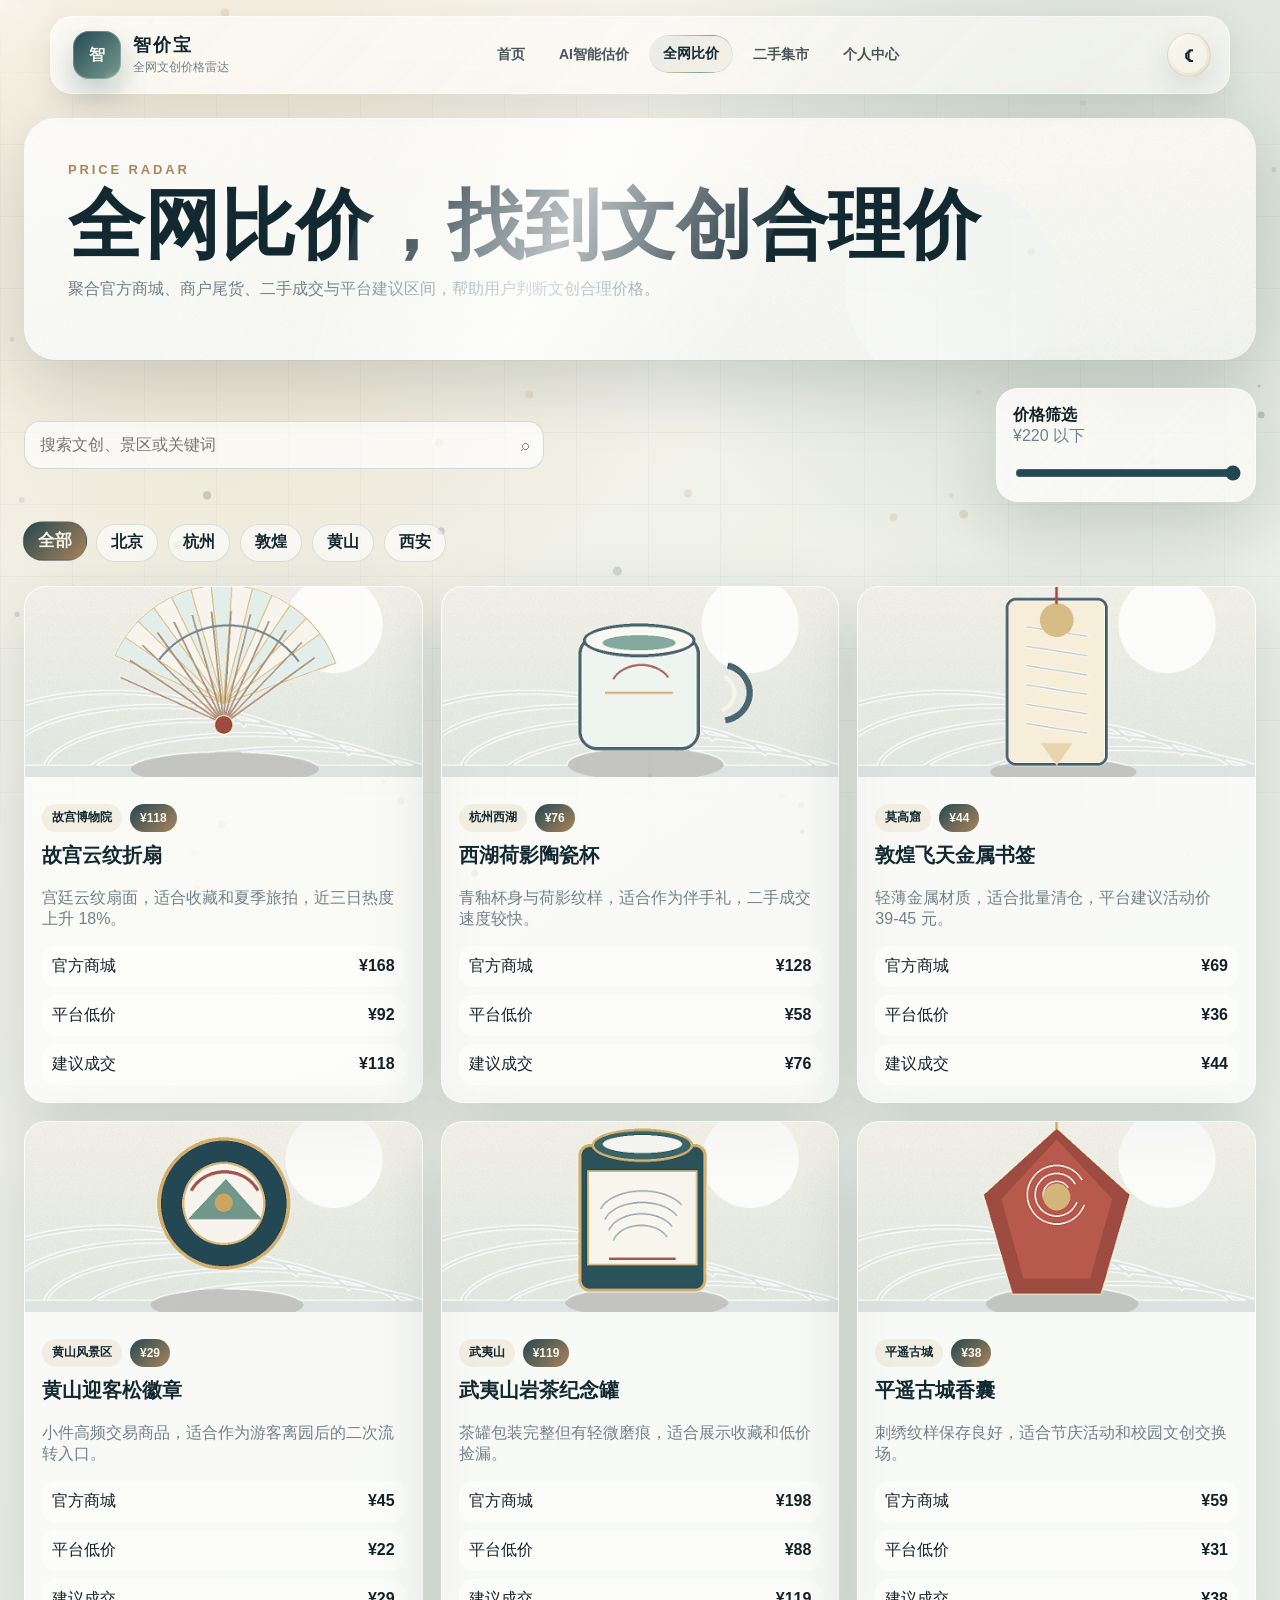
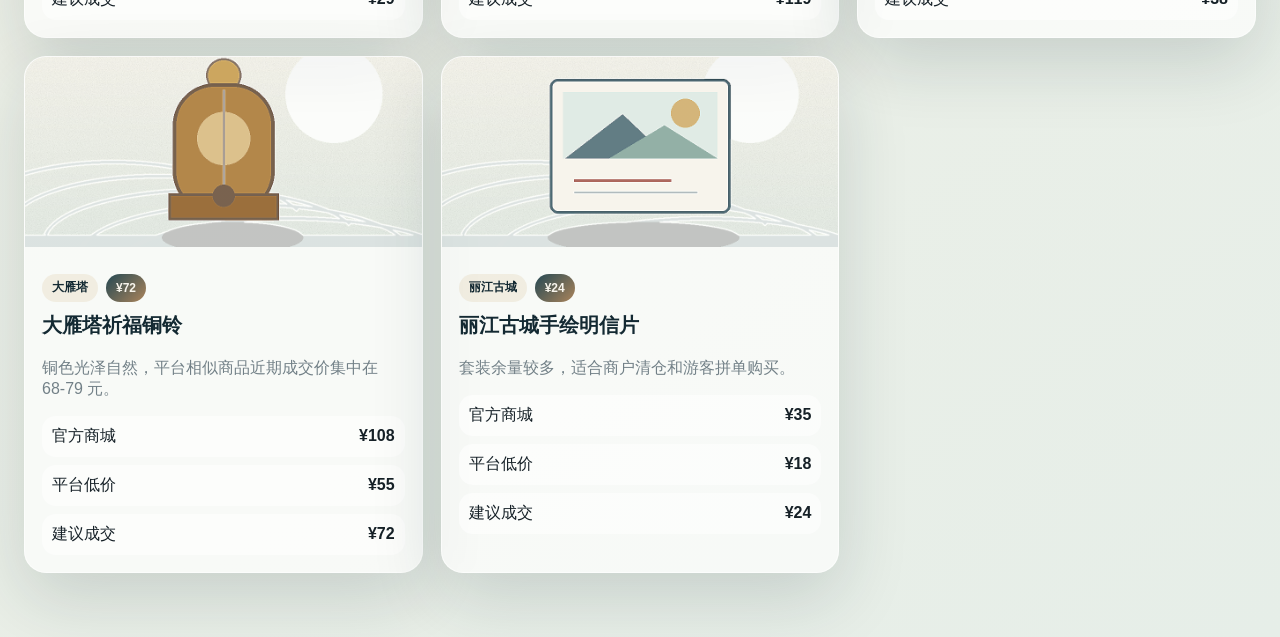
==== commit 04def056: "fix: polish demo deployment" ====
--- a/compare/index.html
+++ b/compare/index.html
@@ -4,7 +4,8 @@
   <meta charset="UTF-8">
   <meta name="viewport" content="width=device-width, initial-scale=1.0">
   <title>全网比价 - 智价宝</title>
-  <link rel="stylesheet" href="../styles.css?v=20260617b">
+  <link rel="icon" href="../assets/img/favicon.svg" type="image/svg+xml">
+  <link rel="stylesheet" href="../styles.css?v=20260703a">
 </head>
 <body data-page="compare" class="skeleton-active">
   <canvas id="particleCanvas" aria-hidden="true"></canvas>
@@ -104,6 +105,6 @@
   </div>
 
 
-  <script src="../script.js?v=20260617b"></script>
+  <script src="../script.js?v=20260703a"></script>
 </body>
 </html>
--- a/styles.css
+++ b/styles.css
@@ -2362,6 +2362,21 @@
     overflow-wrap: anywhere;
   }
 
+  .hero-title {
+    overflow: visible;
+  }
+
+  .hero-title .char {
+    display: inline;
+    opacity: 1;
+    transform: none;
+    animation: none;
+  }
+
+  .shine-text::after {
+    display: none;
+  }
+
   h2 {
     font-size: clamp(24px, 7vw, 32px);
     overflow-wrap: anywhere;
@@ -2381,6 +2396,7 @@
   .hero-inner {
     width: 100%;
     max-width: 100%;
+    padding: 0 16px;
   }
 
   .hero-visual {
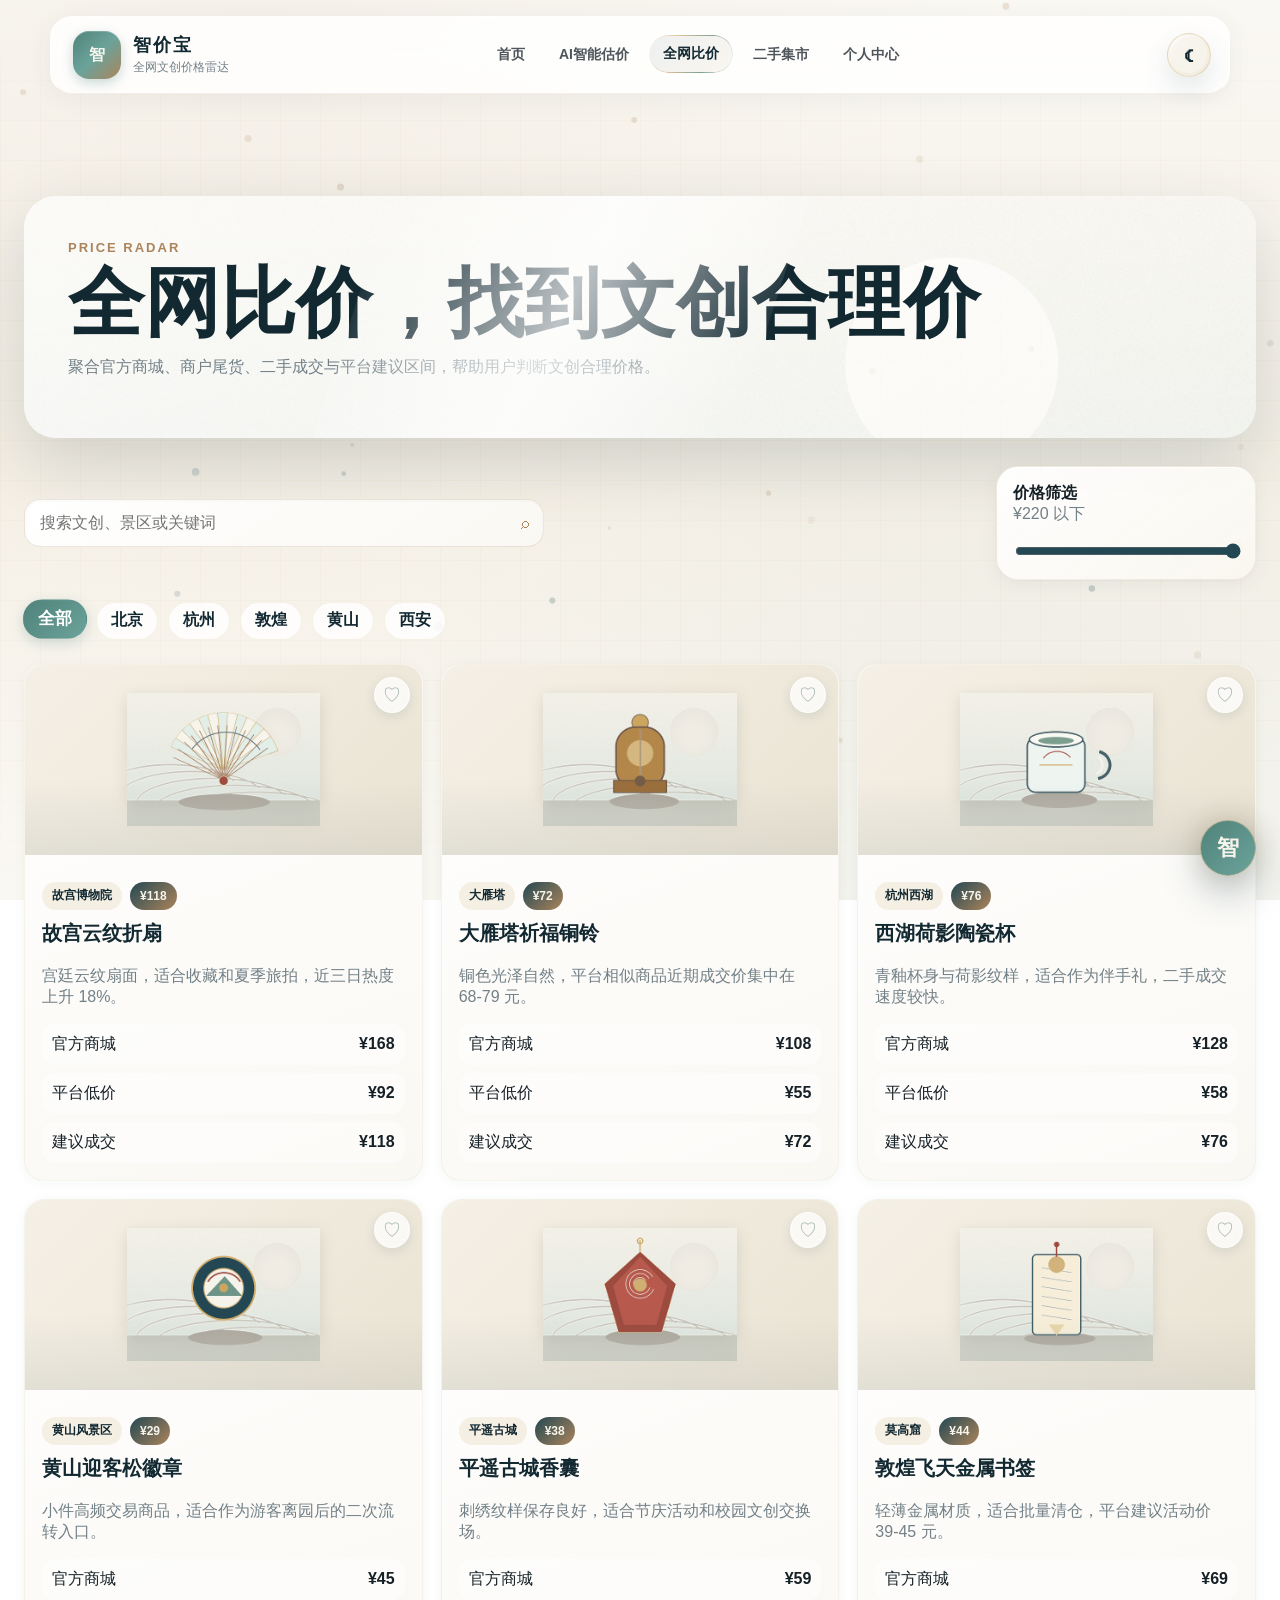
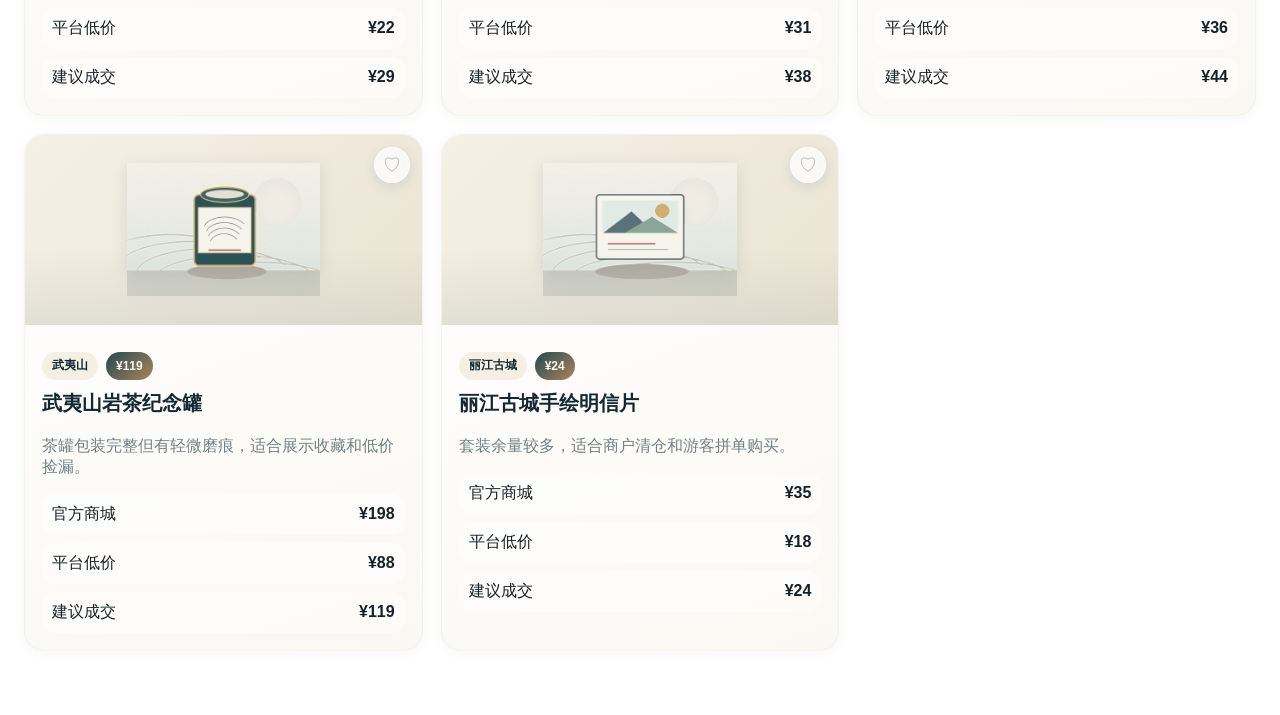
==== commit afdd4a10: "fix: 同步子目录页面到最新版 + 统一资源版本号 + 重写冒烟测试 问题：4 个子目录页面（estimate/ compare/ market/ profile/index.html） 停留在 0" ====
--- a/compare/index.html
+++ b/compare/index.html
@@ -1,11 +1,11 @@
-﻿<!DOCTYPE html>
+<!DOCTYPE html>
 <html lang="zh-CN">
 <head>
   <meta charset="UTF-8">
   <meta name="viewport" content="width=device-width, initial-scale=1.0">
   <title>全网比价 - 智价宝</title>
   <link rel="icon" href="../assets/img/favicon.svg" type="image/svg+xml">
-  <link rel="stylesheet" href="../styles.css?v=20260703a">
+  <link rel="stylesheet" href="../styles.css?v=20260906g">
 </head>
 <body data-page="compare" class="skeleton-active">
   <canvas id="particleCanvas" aria-hidden="true"></canvas>
@@ -105,6 +105,7 @@
   </div>
 
 
-  <script src="../script.js?v=20260703a"></script>
+  <script src="../api-services.js?v=20260906a"></script>
+  <script src="../script.js?v=20260906a"></script>
 </body>
 </html>
--- a/styles.css
+++ b/styles.css
@@ -1,4 +1,4 @@
-﻿/*
+/*
   智价宝官网 - 全局样式
   技术栈：HTML5 + CSS3 + 原生 JavaScript
   视觉关键词：新中式轻奢国风、青黛、月白、浅茶棕、毛玻璃、渐变光影
@@ -2748,3 +2748,3196 @@
     transform: translateX(120%);
   }
 }
+/* ============================================================
+   移动端全面适配（新增功能 + 全局优化）
+   ============================================================ */
+
+/* --- 720px以下：手机端适配 --- */
+@media (max-width: 720px) {
+  /* 全局可点击区域最小44px（符合移动端规范） */
+  button, .btn, .nav-link, .filter-tag, .condition-option,
+  .fav-btn, .ai-quick-q, .ai-chat-send {
+    min-height: 44px;
+    min-width: 44px;
+    -webkit-tap-highlight-color: transparent;
+    touch-action: manipulation;
+  }
+
+  /* 输入框优化 */
+  input, select, textarea {
+    font-size: 16px; /* 防止iOS自动缩放 */
+    min-height: 44px;
+  }
+
+  /* AI助手浮动按钮：移动端位置和大小调整 */
+  .ai-assistant-fab {
+    width: 52px !important;
+    height: 52px !important;
+    right: 16px !important;
+    bottom: 16px !important;
+    font-size: 20px !important;
+  }
+
+  /* AI助手面板：移动端全宽适配 */
+  .ai-assistant-panel {
+    right: 12px !important;
+    left: 12px !important;
+    width: auto !important;
+    bottom: 80px !important;
+    max-height: 70vh !important;
+    border-radius: 20px !important;
+  }
+
+  .ai-chat-messages {
+    max-height: 35vh !important;
+    min-height: 180px !important;
+  }
+
+  /* 回到顶部按钮：移动端位置调整 */
+  .back-to-top-btn {
+    width: 44px !important;
+    height: 44px !important;
+    right: 16px !important;
+    bottom: 80px !important;
+    font-size: 18px !important;
+  }
+
+  /* 收藏按钮：移动端大小调整 */
+  .fav-btn {
+    width: 40px !important;
+    height: 40px !important;
+    top: 10px !important;
+    right: 10px !important;
+  }
+
+  /* 个人中心统计面板：移动端单列布局 */
+  .profile-stats-panel {
+    padding: 16px !important;
+    margin-top: 16px !important;
+  }
+
+  .profile-stats-panel > div[style*="grid-template-columns"] {
+    grid-template-columns: repeat(3, 1fr) !important;
+    gap: 8px !important;
+  }
+
+  .profile-stats-panel > div[style*="grid-template-columns"] > div {
+    padding: 10px 6px !important;
+  }
+
+  .profile-stats-panel > div[style*="grid-template-columns"] > div > div:first-child {
+    font-size: 20px !important;
+  }
+
+  /* 收藏商品横向滚动：移动端优化 */
+  .profile-favorites > div[style*="display:flex"] {
+    gap: 8px !important;
+    padding-bottom: 12px !important;
+    -webkit-overflow-scrolling: touch;
+  }
+
+  .profile-favorites > div[style*="display:flex"] > div {
+    min-width: 130px !important;
+    padding: 10px !important;
+  }
+
+  /* 估价结果增强区域：移动端按钮全宽 */
+  .estimate-actions {
+    flex-direction: column !important;
+    gap: 8px !important;
+  }
+
+  .estimate-actions .btn {
+    width: 100% !important;
+    flex: none !important;
+  }
+
+  /* 价格趋势分析和同类推荐：移动端间距优化 */
+  .trend-analysis, .similar-recommend {
+    margin-top: 14px !important;
+    padding: 12px 14px !important;
+  }
+
+  /* 智能推荐区域：移动端单列 */
+  .section.reveal .product-grid {
+    grid-template-columns: 1fr !important;
+  }
+
+  /* 滚动进度条：移动端更细 */
+  .scroll-progress-bar {
+    height: 2px !important;
+  }
+
+  /* 跳过导航链接：移动端优化 */
+  .skip-link {
+    font-size: 13px !important;
+    padding: 10px 14px !important;
+  }
+
+  /* Toast提示：移动端全宽 */
+  .publish-toast {
+    left: 16px !important;
+    right: 16px !important;
+    transform: none !important;
+    width: auto !important;
+    max-width: none !important;
+    font-size: 13px !important;
+    padding: 12px 16px !important;
+  }
+
+  /* 弹窗：移动端适配 */
+  .modal-card {
+    width: calc(100vw - 32px) !important;
+    max-width: calc(100vw - 32px) !important;
+    max-height: 85vh !important;
+    border-radius: 20px !important;
+    margin: 16px !important;
+  }
+
+  .modal-body {
+    padding: 16px !important;
+    max-height: 60vh !important;
+    overflow-y: auto !important;
+    -webkit-overflow-scrolling: touch;
+  }
+
+  /* 估值网格：移动端2列 */
+  #valuationGrid {
+    grid-template-columns: repeat(2, 1fr) !important;
+    gap: 8px !important;
+  }
+
+  .valuation-item {
+    padding: 10px 8px !important;
+  }
+
+  .valuation-item strong {
+    font-size: 13px !important;
+  }
+
+  .valuation-item span {
+    font-size: 11px !important;
+  }
+
+  /* 表单：移动端间距优化 */
+  .field, .select {
+    min-height: 48px !important;
+  }
+
+  .field input, .select select {
+    min-height: 48px !important;
+    padding: 0 14px !important;
+  }
+
+  /* 按钮波纹：移动端减小尺寸 */
+  .ripple-effect span {
+    width: 100% !important;
+    height: 100% !important;
+  }
+
+  /* 骨架屏：移动端优化 */
+  .skeleton-card {
+    min-height: 200px !important;
+  }
+
+  /* 粒子背景：移动端减少粒子 */
+  #particleCanvas {
+    opacity: 0.5 !important;
+  }
+
+  /* 鼠标跟随：移动端禁用 */
+  .cursor-glow, .cursor-trail-dot {
+    display: none !important;
+  }
+}
+
+/* --- 480px以下：小屏幕额外适配 --- */
+@media (max-width: 480px) {
+  .page-main {
+    padding: 140px 10px 40px !important;
+  }
+
+  h1 {
+    font-size: clamp(28px, 10vw, 36px) !important;
+  }
+
+  h2 {
+    font-size: clamp(22px, 8vw, 28px) !important;
+  }
+
+  .section {
+    padding: 32px 0 !important;
+  }
+
+  .section-header {
+    margin-bottom: 20px !important;
+  }
+
+  /* AI助手面板：小屏幕更紧凑 */
+  .ai-assistant-panel {
+    max-height: 75vh !important;
+  }
+
+  .ai-chat-messages {
+    max-height: 30vh !important;
+    min-height: 150px !important;
+  }
+
+  /* 个人中心统计：小屏幕2列 */
+  .profile-stats-panel > div[style*="grid-template-columns"] {
+    grid-template-columns: repeat(2, 1fr) !important;
+  }
+
+  /* 估值网格：小屏幕单列 */
+  #valuationGrid {
+    grid-template-columns: 1fr !important;
+  }
+
+  /* 按钮：小屏幕全宽 */
+  .btn-primary, .btn-secondary {
+    width: 100% !important;
+    justify-content: center !important;
+  }
+
+  /* 工具栏：小屏幕更紧凑 */
+  .toolbar {
+    gap: 10px !important;
+  }
+
+  .search-box {
+    width: 100% !important;
+  }
+
+  /* 筛选标签：小屏幕横向滚动 */
+  .filter-tags {
+    flex-wrap: nowrap !important;
+    overflow-x: auto !important;
+    -webkit-overflow-scrolling: touch;
+    padding-bottom: 4px !important;
+  }
+
+  .filter-tag {
+    flex: 0 0 auto !important;
+  }
+}
+
+/* --- 触摸设备优化 --- */
+@media (hover: none), (pointer: coarse) {
+  /* 禁用hover效果 */
+  .product-card:hover,
+  .glass-card:hover,
+  .panel:hover,
+  .btn:hover,
+  .nav-link:hover,
+  .filter-tag:hover {
+    transform: none !important;
+    box-shadow: none !important;
+  }
+
+  /* 禁用3D卡片倾斜 */
+  .product-card, .glass-card, .panel {
+    transform: none !important;
+    transition: none !important;
+  }
+
+  /* 禁用鼠标跟随 */
+  .cursor-glow, .cursor-trail-dot {
+    display: none !important;
+  }
+
+  /* 触摸反馈：active状态 */
+  .btn:active, button:active, .nav-link:active, .filter-tag:active {
+    transform: scale(0.96) !important;
+    transition: transform 100ms ease !important;
+  }
+
+  /* 收藏按钮触摸反馈 */
+  .fav-btn:active {
+    transform: scale(1.2) !important;
+  }
+
+  /* AI助手按钮触摸反馈 */
+  .ai-assistant-fab:active {
+    transform: scale(0.9) !important;
+  }
+
+  /* 禁用文字选择（防止长按选中） */
+  .product-card, .glass-card, .panel, .btn, button {
+    -webkit-user-select: none;
+    user-select: none;
+  }
+
+  /* 允许输入框文字选择 */
+  input, textarea, [contenteditable] {
+    -webkit-user-select: text;
+    user-select: text;
+  }
+
+  /* 优化滚动性能 */
+  .product-grid, .market-grid, .main-nav, .filter-tags {
+    -webkit-overflow-scrolling: touch;
+    scroll-behavior: smooth;
+  }
+}
+
+/* --- 横屏手机适配 --- */
+@media (max-height: 500px) and (orientation: landscape) {
+  .hero {
+    min-height: auto !important;
+    padding-top: 100px !important;
+    padding-bottom: 40px !important;
+  }
+
+  .hero-visual {
+    min-height: 200px !important;
+  }
+
+  .modal-card {
+    max-height: 90vh !important;
+  }
+
+  .ai-assistant-panel {
+    max-height: 80vh !important;
+  }
+}
+
+/* --- 高对比度模式适配 --- */
+@media (prefers-contrast: high) {
+  .scroll-progress-bar {
+    height: 4px !important;
+  }
+
+  .btn, button {
+    border-width: 2px !important;
+  }
+}
+
+/* --- 减少动画模式适配 --- */
+@media (prefers-reduced-motion: reduce) {
+  *, *::before, *::after {
+    animation-duration: 0.01ms !important;
+    animation-iteration-count: 1 !important;
+    transition-duration: 0.01ms !important;
+    scroll-behavior: auto !important;
+  }
+
+  .cursor-glow, .cursor-trail-dot, #particleCanvas {
+    display: none !important;
+  }
+}
+
+
+/* ============================================================
+   移动端适配优化（天气模块 / 二维码分享 / 表单 / 弹窗）
+   ============================================================ */
+
+/* --- 720px以下：平板和手机 --- */
+@media (max-width: 720px) {
+  /* 天气模块：2列网格，卡片更紧凑 */
+  #weatherStrip {
+    grid-template-columns: repeat(2, 1fr) !important;
+    gap: 10px !important;
+  }
+
+  .weather-card {
+    padding: 12px !important;
+  }
+
+  /* 天气模块标题区域 */
+  #weatherSection > div:first-child {
+    flex-direction: column !important;
+    align-items: flex-start !important;
+    gap: 6px !important;
+  }
+
+  #weatherSection h2 {
+    font-size: 18px !important;
+  }
+
+  #weatherUpdateTime {
+    font-size: 11px !important;
+  }
+
+  /* 二维码分享区域：纵向排列 */
+  #shareSection {
+    flex-direction: column-reverse !important;
+    align-items: center !important;
+    gap: 12px !important;
+    text-align: center !important;
+  }
+
+  #shareSection > div:first-child {
+    flex: none !important;
+    width: 100% !important;
+  }
+
+  #shareSection p {
+    text-align: center !important;
+  }
+
+  #qrcodeContainer {
+    width: 120px !important;
+    height: 120px !important;
+    padding: 5px !important;
+  }
+
+  /* 估价表单：单列布局 */
+  .estimator-layout {
+    grid-template-columns: 1fr !important;
+    gap: 16px !important;
+  }
+
+  .upload-zone {
+    min-height: 180px !important;
+  }
+
+  /* 表单网格：单列 */
+  .form-grid {
+    grid-template-columns: 1fr !important;
+    gap: 14px !important;
+  }
+
+  .form-row.full {
+    grid-column: 1 !important;
+  }
+
+  /* 品相选择：2列 */
+  .condition-group {
+    display: grid !important;
+    grid-template-columns: repeat(2, 1fr) !important;
+    gap: 8px !important;
+  }
+
+  .condition-option {
+    padding: 10px 8px !important;
+    font-size: 13px !important;
+  }
+
+  /* 估价按钮：全宽 */
+  #estimateBtn {
+    width: 100% !important;
+    justify-content: center !important;
+  }
+
+  /* 进度面板 */
+  #progressPanel {
+    padding: 16px !important;
+  }
+
+  #weatherBadge {
+    font-size: 12px !important;
+  }
+
+  /* 弹窗：全屏适配 */
+  .modal-card {
+    width: calc(100vw - 32px) !important;
+    max-width: 100% !important;
+    max-height: 88vh !important;
+    margin: 16px !important;
+    padding: 20px 16px !important;
+    overflow-y: auto !important;
+    -webkit-overflow-scrolling: touch !important;
+  }
+
+  .modal-head {
+    padding-bottom: 12px !important;
+  }
+
+  .modal-head h2 {
+    font-size: 20px !important;
+  }
+
+  /* 价格结果 */
+  .price-result {
+    font-size: 48px !important;
+    padding: 16px 0 !important;
+  }
+
+  .price-result .currency {
+    font-size: 24px !important;
+  }
+
+  /* 估值网格：2列 */
+  #valuationGrid {
+    grid-template-columns: repeat(2, 1fr) !important;
+    gap: 8px !important;
+  }
+
+  .valuation-item {
+    padding: 10px 8px !important;
+  }
+
+  .valuation-item span {
+    font-size: 11px !important;
+  }
+
+  .valuation-item strong {
+    font-size: 13px !important;
+  }
+
+  /* 结果文字 */
+  #resultLines p {
+    font-size: 13px !important;
+    line-height: 1.6 !important;
+    margin-bottom: 10px !important;
+  }
+
+  /* 市场页工具栏：纵向排列 */
+  .toolbar {
+    flex-direction: column !important;
+    align-items: stretch !important;
+    gap: 12px !important;
+  }
+
+  .tag-filter {
+    flex-wrap: nowrap !important;
+    overflow-x: auto !important;
+    -webkit-overflow-scrolling: touch !important;
+    padding-bottom: 4px !important;
+    justify-content: flex-start !important;
+  }
+
+  .filter-tag {
+    flex: 0 0 auto !important;
+    font-size: 12px !important;
+    padding: 6px 12px !important;
+  }
+
+  .segment {
+    width: 100% !important;
+  }
+
+  .segment button {
+    flex: 1 !important;
+    font-size: 13px !important;
+    padding: 10px !important;
+  }
+
+  .publish-entry {
+    width: 100% !important;
+    justify-content: center !important;
+  }
+
+  /* 市场商品网格：2列 */
+  .market-grid {
+    grid-template-columns: repeat(2, 1fr) !important;
+    gap: 12px !important;
+  }
+
+  /* 商品卡片 */
+  .product-card {
+    padding: 12px !important;
+  }
+
+  .product-card h3 {
+    font-size: 14px !important;
+  }
+
+  /* 两列布局：单列 */
+  .two-col {
+    grid-template-columns: 1fr !important;
+    gap: 16px !important;
+  }
+
+  .two-col img {
+    max-height: 240px !important;
+    object-fit: cover !important;
+  }
+
+  /* 发布表单：单列 */
+  .publish-form .form-grid {
+    grid-template-columns: 1fr !important;
+  }
+
+  /* 页面Hero */
+  .page-hero {
+    padding: 24px 0 !important;
+  }
+
+  .page-hero h1 {
+    font-size: 28px !important;
+    line-height: 1.3 !important;
+  }
+
+  .page-hero .muted {
+    font-size: 14px !important;
+    line-height: 1.6 !important;
+  }
+
+  .section-kicker {
+    font-size: 11px !important;
+    letter-spacing: 1px !important;
+  }
+
+  /* 头部导航 */
+  .site-header {
+    padding: 10px 16px !important;
+  }
+
+  .brand-title {
+    font-size: 16px !important;
+  }
+
+  .brand-sub {
+    font-size: 10px !important;
+  }
+
+  .main-nav {
+    gap: 4px !important;
+  }
+
+  .nav-link {
+    font-size: 12px !important;
+    padding: 6px 8px !important;
+  }
+
+  /* 主题切换按钮 */
+  .theme-toggle {
+    width: 36px !important;
+    height: 36px !important;
+    font-size: 16px !important;
+  }
+
+  /* 回到顶部按钮 */
+  .back-to-top {
+    width: 40px !important;
+    height: 40px !important;
+    bottom: 16px !important;
+    right: 16px !important;
+  }
+
+  /* 骨架屏 */
+  .skeleton-card-row {
+    grid-template-columns: repeat(2, 1fr) !important;
+  }
+}
+
+/* --- 480px以下：小屏手机额外优化 --- */
+@media (max-width: 480px) {
+  /* 天气模块 */
+  #weatherStrip {
+    grid-template-columns: repeat(2, 1fr) !important;
+    gap: 8px !important;
+  }
+
+  .weather-card {
+    padding: 10px !important;
+  }
+
+  /* 估值网格 */
+  #valuationGrid {
+    grid-template-columns: repeat(2, 1fr) !important;
+    gap: 6px !important;
+  }
+
+  .valuation-item {
+    padding: 8px 6px !important;
+  }
+
+  .valuation-item span {
+    font-size: 10px !important;
+  }
+
+  .valuation-item strong {
+    font-size: 12px !important;
+  }
+
+  /* 价格结果 */
+  .price-result {
+    font-size: 42px !important;
+  }
+
+  /* 市场商品网格 */
+  .market-grid {
+    grid-template-columns: repeat(2, 1fr) !important;
+    gap: 10px !important;
+  }
+
+  /* 表单输入：防止iOS缩放 */
+  .field, .select {
+    font-size: 16px !important;
+    padding: 12px 14px !important;
+    min-height: 44px !important;
+  }
+
+  /* 按钮：更大触控区域 */
+  .btn {
+    min-height: 44px !important;
+    font-size: 14px !important;
+  }
+
+  /* 弹窗关闭按钮 */
+  .close-btn {
+    width: 36px !important;
+    height: 36px !important;
+    font-size: 20px !important;
+  }
+
+  /* 页面主内容 */
+  .page-main {
+    padding: 120px 12px 40px !important;
+  }
+
+  .wide-content {
+    padding: 0 !important;
+  }
+
+  /* 面板 */
+  .panel {
+    padding: 16px !important;
+  }
+}
+
+/* --- 360px以下：超小屏 --- */
+@media (max-width: 360px) {
+  #weatherStrip {
+    grid-template-columns: 1fr !important;
+  }
+
+  #valuationGrid {
+    grid-template-columns: 1fr !important;
+  }
+
+  .market-grid {
+    grid-template-columns: 1fr !important;
+  }
+
+  .main-nav {
+    gap: 2px !important;
+  }
+
+  .nav-link {
+    padding: 6px 6px !important;
+    font-size: 10px !important;
+  }
+}
+
+/* --- 横屏手机优化 --- */
+@media (max-height: 500px) and (orientation: landscape) {
+  .modal-card {
+    max-height: 92vh !important;
+    padding: 16px !important;
+  }
+
+  .price-result {
+    font-size: 36px !important;
+    padding: 8px 0 !important;
+  }
+
+  #valuationGrid {
+    grid-template-columns: repeat(4, 1fr) !important;
+    gap: 6px !important;
+  }
+
+  .page-main {
+    padding: 80px 16px 30px !important;
+  }
+}
+
+
+/* ============================================================
+   全面视觉美化优化（核心能力卡片 / 商品卡片 / 全局装饰）
+   ============================================================ */
+
+/* --- 核心能力矩阵 --- */
+.capability-grid {
+  display: grid;
+  grid-template-columns: repeat(3, 1fr);
+  gap: 20px;
+  margin-top: 32px;
+}
+
+.capability-card {
+  display: flex;
+  align-items: flex-start;
+  gap: 16px;
+  padding: 24px;
+  background: linear-gradient(145deg, rgba(255,255,255,0.95), rgba(250,247,240,0.9));
+  border-radius: 20px;
+  border: 1px solid rgba(213,189,146,0.2);
+  box-shadow: 0 4px 20px rgba(36,72,83,0.06), 0 1px 3px rgba(36,72,83,0.04);
+  transition: all 0.35s cubic-bezier(0.4, 0, 0.2, 1);
+  position: relative;
+  overflow: hidden;
+}
+
+.capability-card::before {
+  content: '';
+  position: absolute;
+  top: 0;
+  left: 0;
+  right: 0;
+  height: 3px;
+  background: linear-gradient(90deg, transparent, rgba(213,189,146,0.5), transparent);
+  opacity: 0;
+  transition: opacity 0.35s;
+}
+
+.capability-card:hover {
+  transform: translateY(-4px);
+  box-shadow: 0 12px 32px rgba(36,72,83,0.12), 0 4px 8px rgba(36,72,83,0.06);
+  border-color: rgba(213,189,146,0.4);
+}
+
+.capability-card:hover::before {
+  opacity: 1;
+}
+
+.capability-icon {
+  width: 48px;
+  height: 48px;
+  min-width: 48px;
+  border-radius: 14px;
+  display: flex;
+  align-items: center;
+  justify-content: center;
+  color: white;
+  box-shadow: 0 4px 12px rgba(0,0,0,0.15);
+}
+
+.capability-icon svg {
+  width: 24px;
+  height: 24px;
+}
+
+.capability-body {
+  flex: 1;
+  min-width: 0;
+}
+
+.capability-body strong {
+  display: block;
+  font-size: 15px;
+  font-weight: 700;
+  color: #162127;
+  margin-bottom: 6px;
+  letter-spacing: 0.2px;
+}
+
+.capability-body p {
+  font-size: 13px;
+  line-height: 1.6;
+  color: rgba(22,33,39,0.65);
+  margin: 0;
+}
+
+/* --- 商品卡片美化 --- */
+.product-card {
+  background: linear-gradient(160deg, #ffffff 0%, #faf8f3 100%);
+  border-radius: 20px;
+  overflow: hidden;
+  border: 1px solid rgba(213,189,146,0.15);
+  box-shadow: 0 2px 12px rgba(36,72,83,0.05);
+  transition: all 0.35s cubic-bezier(0.4, 0, 0.2, 1);
+  position: relative;
+}
+
+.product-card:hover {
+  transform: translateY(-6px);
+  box-shadow: 0 16px 40px rgba(36,72,83,0.14), 0 4px 12px rgba(36,72,83,0.06);
+  border-color: rgba(213,189,146,0.35);
+}
+
+.product-card .product-image {
+  position: relative;
+  width: 100%;
+  aspect-ratio: 4/3;
+  background: linear-gradient(135deg, #f5f0e6 0%, #ebe4d4 100%);
+  overflow: hidden;
+  display: flex;
+  align-items: center;
+  justify-content: center;
+}
+
+.product-card .product-image::after {
+  content: '';
+  position: absolute;
+  inset: 0;
+  background: linear-gradient(180deg, transparent 60%, rgba(36,72,83,0.08) 100%);
+  pointer-events: none;
+}
+
+.product-card .product-image img,
+.product-card .product-image svg {
+  width: 70%;
+  height: 70%;
+  object-fit: contain;
+  filter: drop-shadow(0 4px 8px rgba(0,0,0,0.1));
+  transition: transform 0.4s cubic-bezier(0.4, 0, 0.2, 1);
+}
+
+.product-card:hover .product-image img,
+.product-card:hover .product-image svg {
+  transform: scale(1.08) rotate(-2deg);
+}
+
+.product-card .product-badge {
+  position: absolute;
+  top: 12px;
+  left: 12px;
+  padding: 4px 10px;
+  background: linear-gradient(135deg, rgba(79,130,122,0.95), rgba(107,163,154,0.95));
+  color: white;
+  font-size: 11px;
+  font-weight: 600;
+  border-radius: 999px;
+  backdrop-filter: blur(8px);
+  z-index: 2;
+  box-shadow: 0 2px 8px rgba(79,130,122,0.3);
+}
+
+.product-card .product-fav {
+  position: absolute;
+  top: 12px;
+  right: 12px;
+  width: 32px;
+  height: 32px;
+  border-radius: 50%;
+  background: rgba(255,255,255,0.9);
+  backdrop-filter: blur(8px);
+  display: flex;
+  align-items: center;
+  justify-content: center;
+  cursor: pointer;
+  z-index: 2;
+  box-shadow: 0 2px 8px rgba(0,0,0,0.1);
+  transition: all 0.25s;
+  border: none;
+  font-size: 16px;
+}
+
+.product-card .product-fav:hover {
+  background: white;
+  transform: scale(1.1);
+}
+
+.product-card .product-fav.active {
+  color: #e07b7b;
+}
+
+.product-card .product-info {
+  padding: 16px;
+}
+
+.product-card .product-scenic {
+  display: inline-block;
+  padding: 3px 8px;
+  background: rgba(213,189,146,0.15);
+  color: #8b7355;
+  font-size: 11px;
+  font-weight: 500;
+  border-radius: 6px;
+  margin-bottom: 8px;
+}
+
+.product-card .product-name {
+  font-size: 14px;
+  font-weight: 600;
+  color: #162127;
+  margin: 0 0 8px 0;
+  line-height: 1.4;
+  display: -webkit-box;
+  -webkit-line-clamp: 2;
+  -webkit-box-orient: vertical;
+  overflow: hidden;
+}
+
+.product-card .product-price-row {
+  display: flex;
+  align-items: baseline;
+  justify-content: space-between;
+  margin-top: 8px;
+}
+
+.product-card .product-price {
+  font-size: 20px;
+  font-weight: 700;
+  color: #4f827a;
+  letter-spacing: -0.5px;
+}
+
+.product-card .product-price .currency {
+  font-size: 13px;
+  font-weight: 600;
+  margin-right: 1px;
+}
+
+.product-card .product-original {
+  font-size: 12px;
+  color: rgba(22,33,39,0.4);
+  text-decoration: line-through;
+}
+
+.product-card .product-condition {
+  font-size: 11px;
+  color: rgba(22,33,39,0.5);
+  padding: 2px 6px;
+  background: rgba(36,72,83,0.06);
+  border-radius: 4px;
+}
+
+/* --- 功能卡片美化 --- */
+.feature-card {
+  position: relative;
+  overflow: hidden;
+  transition: all 0.4s cubic-bezier(0.4, 0, 0.2, 1);
+}
+
+.feature-card::after {
+  content: '';
+  position: absolute;
+  bottom: -50%;
+  right: -50%;
+  width: 100%;
+  height: 100%;
+  background: radial-gradient(circle, rgba(213,189,146,0.08) 0%, transparent 70%);
+  opacity: 0;
+  transition: opacity 0.4s;
+}
+
+.feature-card:hover {
+  transform: translateY(-6px);
+  border-color: rgba(213,189,146,0.4);
+}
+
+.feature-card:hover::after {
+  opacity: 1;
+}
+
+.feature-icon {
+  width: 52px;
+  height: 52px;
+  border-radius: 16px;
+  background: linear-gradient(135deg, #4f827a, #6ba39a);
+  color: white;
+  display: flex;
+  align-items: center;
+  justify-content: center;
+  font-size: 22px;
+  font-weight: 700;
+  margin-bottom: 16px;
+  box-shadow: 0 4px 16px rgba(79,130,122,0.25);
+  transition: transform 0.3s;
+}
+
+.feature-card:hover .feature-icon {
+  transform: scale(1.08) rotate(-3deg);
+}
+
+/* --- 按钮美化 --- */
+.btn {
+  position: relative;
+  overflow: hidden;
+  transition: all 0.3s cubic-bezier(0.4, 0, 0.2, 1);
+}
+
+.btn::before {
+  content: '';
+  position: absolute;
+  top: 0;
+  left: -100%;
+  width: 100%;
+  height: 100%;
+  background: linear-gradient(90deg, transparent, rgba(255,255,255,0.2), transparent);
+  transition: left 0.5s;
+}
+
+.btn:hover::before {
+  left: 100%;
+}
+
+.btn:hover {
+  transform: translateY(-2px);
+  box-shadow: 0 8px 24px rgba(79,130,122,0.3);
+}
+
+.btn:active {
+  transform: translateY(0);
+}
+
+/* --- 筛选标签美化 --- */
+.filter-tag {
+  transition: all 0.25s cubic-bezier(0.4, 0, 0.2, 1);
+  border: 1px solid rgba(213,189,146,0.2);
+  background: rgba(255,255,255,0.8);
+}
+
+.filter-tag:hover {
+  border-color: rgba(213,189,146,0.5);
+  background: rgba(255,255,255,0.95);
+  transform: translateY(-1px);
+}
+
+.filter-tag.active {
+  background: linear-gradient(135deg, #4f827a, #6ba39a);
+  color: white;
+  border-color: transparent;
+  box-shadow: 0 4px 12px rgba(79,130,122,0.25);
+}
+
+/* --- 分段控件美化 --- */
+.segment {
+  background: rgba(36,72,83,0.06);
+  border-radius: 14px;
+  padding: 4px;
+  position: relative;
+}
+
+.segment button {
+  position: relative;
+  z-index: 1;
+  transition: all 0.3s;
+  border-radius: 10px;
+}
+
+.segment button.active {
+  background: linear-gradient(135deg, #4f827a, #6ba39a);
+  color: white;
+  box-shadow: 0 2px 8px rgba(79,130,122,0.25);
+}
+
+/* --- 页面装饰元素 --- */
+.section {
+  position: relative;
+}
+
+.section-title h2 {
+  position: relative;
+  display: inline-block;
+}
+
+.section-title h2::after {
+  content: '';
+  position: absolute;
+  bottom: -8px;
+  left: 0;
+  width: 40px;
+  height: 3px;
+  background: linear-gradient(90deg, #ab845b, #d5bd92);
+  border-radius: 2px;
+}
+
+/* --- Hero区域美化 --- */
+.hero {
+  position: relative;
+  overflow: hidden;
+}
+
+.hero::before {
+  content: '';
+  position: absolute;
+  top: -20%;
+  right: -10%;
+  width: 600px;
+  height: 600px;
+  background: radial-gradient(circle, rgba(213,189,146,0.1) 0%, transparent 70%);
+  pointer-events: none;
+}
+
+.hero::after {
+  content: '';
+  position: absolute;
+  bottom: -30%;
+  left: -5%;
+  width: 500px;
+  height: 500px;
+  background: radial-gradient(circle, rgba(79,130,122,0.08) 0%, transparent 70%);
+  pointer-events: none;
+}
+
+.hero-badge {
+  display: inline-flex;
+  align-items: center;
+  gap: 8px;
+  padding: 6px 14px;
+  background: linear-gradient(135deg, rgba(79,130,122,0.1), rgba(171,132,91,0.1));
+  border: 1px solid rgba(213,189,146,0.25);
+  border-radius: 999px;
+  font-size: 12px;
+  font-weight: 500;
+  color: #4f827a;
+  margin-bottom: 20px;
+}
+
+.hero-metrics {
+  display: flex;
+  gap: 32px;
+  margin-top: 32px;
+  padding-top: 24px;
+  border-top: 1px solid rgba(213,189,146,0.2);
+}
+
+.metric {
+  display: flex;
+  flex-direction: column;
+  gap: 4px;
+}
+
+.metric strong {
+  font-size: 28px;
+  font-weight: 700;
+  background: linear-gradient(135deg, #4f827a, #ab845b);
+  -webkit-background-clip: text;
+  -webkit-text-fill-color: transparent;
+  background-clip: text;
+  letter-spacing: -1px;
+}
+
+.metric span {
+  font-size: 12px;
+  color: rgba(22,33,39,0.55);
+}
+
+/* --- 移动端核心能力卡片 --- */
+@media (max-width: 720px) {
+  .capability-grid {
+    grid-template-columns: 1fr !important;
+    gap: 14px !important;
+  }
+
+  .capability-card {
+    padding: 18px !important;
+    gap: 12px !important;
+  }
+
+  .capability-icon {
+    width: 42px !important;
+    height: 42px !important;
+    min-width: 42px !important;
+  }
+
+  .capability-icon svg {
+    width: 20px !important;
+    height: 20px !important;
+  }
+
+  .capability-body strong {
+    font-size: 14px !important;
+  }
+
+  .capability-body p {
+    font-size: 12px !important;
+  }
+
+  .hero-metrics {
+    gap: 20px !important;
+    flex-wrap: wrap !important;
+  }
+
+  .metric strong {
+    font-size: 22px !important;
+  }
+
+  .product-card .product-price {
+    font-size: 18px !important;
+  }
+}
+
+@media (max-width: 480px) {
+  .capability-card {
+    padding: 16px !important;
+  }
+
+  .hero-metrics {
+    gap: 16px !important;
+  }
+
+  .metric strong {
+    font-size: 20px !important;
+  }
+
+  .metric span {
+    font-size: 11px !important;
+  }
+}
+
+
+/* ============================================================
+   手机端深度优化（导航/表单/弹窗/商品/交互）
+   ============================================================ */
+
+/* --- 720px以下：手机端核心优化 --- */
+@media (max-width: 720px) {
+  /* ===== 导航栏优化 ===== */
+  .site-header {
+    padding: 8px 12px !important;
+    gap: 8px !important;
+    flex-wrap: nowrap !important;
+  }
+
+  .brand {
+    gap: 8px !important;
+    flex-shrink: 0 !important;
+  }
+
+  .brand-mark {
+    width: 36px !important;
+    height: 36px !important;
+    font-size: 16px !important;
+  }
+
+  .brand-title {
+    font-size: 15px !important;
+  }
+
+  .brand-sub {
+    font-size: 9px !important;
+    display: none !important;
+  }
+
+  .main-nav {
+    gap: 2px !important;
+    flex: 1 !important;
+    justify-content: flex-end !important;
+    overflow-x: auto !important;
+    -webkit-overflow-scrolling: touch !important;
+    scrollbar-width: none !important;
+  }
+
+  .main-nav::-webkit-scrollbar {
+    display: none !important;
+  }
+
+  .nav-link {
+    font-size: 11px !important;
+    padding: 6px 8px !important;
+    white-space: nowrap !important;
+    flex-shrink: 0 !important;
+  }
+
+  .theme-toggle {
+    width: 34px !important;
+    height: 34px !important;
+    font-size: 14px !important;
+    flex-shrink: 0 !important;
+  }
+
+  /* ===== 页面主内容 ===== */
+  .page-main {
+    padding: 100px 14px 50px !important;
+  }
+
+  .wide-content {
+    padding: 0 !important;
+  }
+
+  .content {
+    padding: 0 16px !important;
+  }
+
+  /* ===== Hero区域 ===== */
+  .hero {
+    padding: 20px 0 30px !important;
+  }
+
+  .hero-inner {
+    grid-template-columns: 1fr !important;
+    gap: 24px !important;
+  }
+
+  .hero-copy {
+    order: 1 !important;
+  }
+
+  .hero-visual {
+    order: 2 !important;
+    max-width: 280px !important;
+    margin: 0 auto !important;
+  }
+
+  .hero-title {
+    font-size: 26px !important;
+    line-height: 1.35 !important;
+    letter-spacing: -0.5px !important;
+  }
+
+  .hero-lead {
+    font-size: 13px !important;
+    line-height: 1.7 !important;
+  }
+
+  .hero-actions {
+    flex-direction: column !important;
+    gap: 10px !important;
+  }
+
+  .hero-actions .btn {
+    width: 100% !important;
+    justify-content: center !important;
+    min-height: 48px !important;
+    font-size: 15px !important;
+  }
+
+  .hero-metrics {
+    gap: 16px !important;
+    margin-top: 24px !important;
+    padding-top: 18px !important;
+  }
+
+  .metric strong {
+    font-size: 22px !important;
+  }
+
+  .metric span {
+    font-size: 11px !important;
+  }
+
+  /* ===== Section标题 ===== */
+  .section {
+    padding: 36px 0 !important;
+  }
+
+  .section-title {
+    margin-bottom: 20px !important;
+  }
+
+  .section-title h2 {
+    font-size: 22px !important;
+  }
+
+  .section-title .muted {
+    font-size: 13px !important;
+    line-height: 1.6 !important;
+  }
+
+  .section-kicker {
+    font-size: 10px !important;
+    letter-spacing: 1.5px !important;
+  }
+
+  /* ===== 核心能力卡片 ===== */
+  .capability-grid {
+    grid-template-columns: 1fr !important;
+    gap: 12px !important;
+    margin-top: 20px !important;
+  }
+
+  .capability-card {
+    padding: 16px !important;
+    gap: 12px !important;
+    border-radius: 16px !important;
+  }
+
+  .capability-icon {
+    width: 40px !important;
+    height: 40px !important;
+    min-width: 40px !important;
+    border-radius: 12px !important;
+  }
+
+  .capability-icon svg {
+    width: 20px !important;
+    height: 20px !important;
+  }
+
+  .capability-body strong {
+    font-size: 14px !important;
+    margin-bottom: 4px !important;
+  }
+
+  .capability-body p {
+    font-size: 12px !important;
+    line-height: 1.6 !important;
+  }
+
+  /* ===== 功能卡片 ===== */
+  .features-grid {
+    grid-template-columns: 1fr !important;
+    gap: 14px !important;
+  }
+
+  .feature-card {
+    padding: 18px !important;
+    border-radius: 16px !important;
+  }
+
+  .feature-icon {
+    width: 44px !important;
+    height: 44px !important;
+    border-radius: 12px !important;
+    font-size: 18px !important;
+    margin-bottom: 12px !important;
+  }
+
+  .feature-card h3 {
+    font-size: 15px !important;
+    margin-bottom: 6px !important;
+  }
+
+  .feature-card p {
+    font-size: 12px !important;
+    line-height: 1.6 !important;
+  }
+
+  /* ===== 估价表单 ===== */
+  .estimator-layout {
+    grid-template-columns: 1fr !important;
+    gap: 14px !important;
+  }
+
+  .upload-zone {
+    min-height: 160px !important;
+    padding: 20px !important;
+    border-radius: 16px !important;
+  }
+
+  .upload-icon {
+    width: 48px !important;
+    height: 48px !important;
+    font-size: 20px !important;
+  }
+
+  .upload-zone h2 {
+    font-size: 16px !important;
+    margin-bottom: 6px !important;
+  }
+
+  .upload-zone .muted {
+    font-size: 12px !important;
+  }
+
+  .estimator-form {
+    padding: 18px !important;
+    border-radius: 16px !important;
+  }
+
+  .form-grid {
+    grid-template-columns: 1fr !important;
+    gap: 14px !important;
+  }
+
+  .form-row label {
+    font-size: 13px !important;
+    margin-bottom: 6px !important;
+  }
+
+  .field, .select {
+    font-size: 15px !important;
+    padding: 12px 14px !important;
+    min-height: 46px !important;
+    border-radius: 12px !important;
+  }
+
+  .condition-group {
+    display: grid !important;
+    grid-template-columns: repeat(2, 1fr) !important;
+    gap: 8px !important;
+  }
+
+  .condition-option {
+    padding: 12px 8px !important;
+    font-size: 13px !important;
+    border-radius: 10px !important;
+    min-height: 44px !important;
+    display: flex !important;
+    align-items: center !important;
+    justify-content: center !important;
+  }
+
+  #estimateBtn {
+    width: 100% !important;
+    min-height: 50px !important;
+    font-size: 16px !important;
+    border-radius: 14px !important;
+    margin-top: 8px !important;
+  }
+
+  /* 天气提示 */
+  #scenicWeatherTip {
+    font-size: 11px !important;
+    margin-top: 6px !important;
+    line-height: 1.5 !important;
+    padding: 8px 10px !important;
+    background: rgba(79,130,122,0.06) !important;
+    border-radius: 8px !important;
+  }
+
+  /* ===== 进度面板 ===== */
+  #progressPanel {
+    padding: 20px 16px !important;
+    border-radius: 16px !important;
+  }
+
+  .loader-ring {
+    width: 40px !important;
+    height: 40px !important;
+  }
+
+  #progressPanel p {
+    font-size: 13px !important;
+    line-height: 1.5 !important;
+  }
+
+  #weatherBadge {
+    font-size: 12px !important;
+    padding: 6px 10px !important;
+    background: rgba(79,130,122,0.08) !important;
+    border-radius: 8px !important;
+  }
+
+  .progress-track {
+    height: 6px !important;
+    border-radius: 3px !important;
+  }
+
+  /* ===== 结果弹窗 ===== */
+  .modal-card {
+    width: calc(100vw - 24px) !important;
+    max-width: 100% !important;
+    max-height: 90vh !important;
+    margin: 12px !important;
+    padding: 20px 16px !important;
+    border-radius: 20px !important;
+    overflow-y: auto !important;
+    -webkit-overflow-scrolling: touch !important;
+  }
+
+  .modal-head {
+    padding-bottom: 14px !important;
+    margin-bottom: 14px !important;
+  }
+
+  .modal-head h2 {
+    font-size: 18px !important;
+  }
+
+  .section-kicker {
+    font-size: 10px !important;
+  }
+
+  .close-btn {
+    width: 36px !important;
+    height: 36px !important;
+    font-size: 20px !important;
+    border-radius: 50% !important;
+  }
+
+  .price-result {
+    font-size: 44px !important;
+    padding: 14px 0 !important;
+    margin-bottom: 14px !important;
+  }
+
+  .price-result .currency {
+    font-size: 22px !important;
+  }
+
+  #valuationGrid {
+    grid-template-columns: repeat(2, 1fr) !important;
+    gap: 8px !important;
+    margin-bottom: 16px !important;
+  }
+
+  .valuation-item {
+    padding: 10px 8px !important;
+    border-radius: 10px !important;
+  }
+
+  .valuation-item span {
+    font-size: 10px !important;
+    margin-bottom: 4px !important;
+  }
+
+  .valuation-item strong {
+    font-size: 13px !important;
+  }
+
+  #resultLines p {
+    font-size: 13px !important;
+    line-height: 1.7 !important;
+    margin-bottom: 10px !important;
+  }
+
+  /* 二维码分享区域 */
+  #shareSection {
+    flex-direction: column-reverse !important;
+    align-items: center !important;
+    gap: 14px !important;
+    padding: 16px !important;
+    margin-top: 16px !important;
+    border-radius: 14px !important;
+    background: rgba(79,130,122,0.04) !important;
+  }
+
+  #shareSection > div:first-child {
+    width: 100% !important;
+    text-align: center !important;
+  }
+
+  #shareSection p {
+    text-align: center !important;
+    font-size: 12px !important;
+  }
+
+  #shareSection p:first-child {
+    font-size: 14px !important;
+    font-weight: 600 !important;
+    margin-bottom: 4px !important;
+  }
+
+  #qrcodeContainer {
+    width: 110px !important;
+    height: 110px !important;
+    padding: 5px !important;
+    border-radius: 12px !important;
+  }
+
+  /* ===== 天气模块 ===== */
+  #weatherSection {
+    margin-bottom: 20px !important;
+  }
+
+  #weatherSection > div:first-child {
+    flex-direction: column !important;
+    align-items: flex-start !important;
+    gap: 6px !important;
+    margin-bottom: 14px !important;
+  }
+
+  #weatherSection h2 {
+    font-size: 18px !important;
+  }
+
+  #weatherUpdateTime {
+    font-size: 11px !important;
+  }
+
+  #weatherStrip {
+    grid-template-columns: repeat(2, 1fr) !important;
+    gap: 10px !important;
+  }
+
+  .weather-card {
+    padding: 12px !important;
+    border-radius: 14px !important;
+  }
+
+  /* ===== 市场页工具栏 ===== */
+  .toolbar {
+    flex-direction: column !important;
+    align-items: stretch !important;
+    gap: 12px !important;
+    margin-bottom: 20px !important;
+  }
+
+  .tag-filter {
+    flex-wrap: nowrap !important;
+    overflow-x: auto !important;
+    -webkit-overflow-scrolling: touch !important;
+    padding-bottom: 4px !important;
+    gap: 8px !important;
+    scrollbar-width: none !important;
+  }
+
+  .tag-filter::-webkit-scrollbar {
+    display: none !important;
+  }
+
+  .filter-tag {
+    flex: 0 0 auto !important;
+    font-size: 12px !important;
+    padding: 8px 14px !important;
+    border-radius: 999px !important;
+    min-height: 36px !important;
+  }
+
+  .segment {
+    width: 100% !important;
+    border-radius: 12px !important;
+  }
+
+  .segment button {
+    flex: 1 !important;
+    font-size: 14px !important;
+    padding: 10px !important;
+    min-height: 42px !important;
+    border-radius: 10px !important;
+  }
+
+  .publish-entry {
+    width: 100% !important;
+    justify-content: center !important;
+    min-height: 46px !important;
+    font-size: 15px !important;
+    border-radius: 12px !important;
+  }
+
+  /* ===== 商品卡片 ===== */
+  .market-grid {
+    grid-template-columns: repeat(2, 1fr) !important;
+    gap: 12px !important;
+  }
+
+  .product-card {
+    border-radius: 16px !important;
+  }
+
+  .product-card .product-image {
+    aspect-ratio: 1/1 !important;
+  }
+
+  .product-card .product-image img,
+  .product-card .product-image svg {
+    width: 65% !important;
+    height: 65% !important;
+  }
+
+  .product-card .product-badge {
+    top: 8px !important;
+    left: 8px !important;
+    font-size: 10px !important;
+    padding: 3px 8px !important;
+  }
+
+  .product-card .product-fav {
+    top: 8px !important;
+    right: 8px !important;
+    width: 28px !important;
+    height: 28px !important;
+    font-size: 14px !important;
+  }
+
+  .product-card .product-info {
+    padding: 12px !important;
+  }
+
+  .product-card .product-scenic {
+    font-size: 10px !important;
+    padding: 2px 6px !important;
+    margin-bottom: 6px !important;
+  }
+
+  .product-card .product-name {
+    font-size: 13px !important;
+    margin-bottom: 6px !important;
+    line-height: 1.4 !important;
+    -webkit-line-clamp: 2 !important;
+  }
+
+  .product-card .product-price {
+    font-size: 17px !important;
+  }
+
+  .product-card .product-price .currency {
+    font-size: 11px !important;
+  }
+
+  .product-card .product-original {
+    font-size: 11px !important;
+  }
+
+  .product-card .product-condition {
+    font-size: 10px !important;
+    padding: 2px 5px !important;
+  }
+
+  /* ===== 个人中心 ===== */
+  .profile-header {
+    padding: 20px 16px !important;
+    border-radius: 16px !important;
+  }
+
+  .profile-avatar {
+    width: 56px !important;
+    height: 56px !important;
+    font-size: 22px !important;
+  }
+
+  .profile-name {
+    font-size: 18px !important;
+  }
+
+  .profile-stats-panel > div[style*="grid-template-columns"] {
+    grid-template-columns: repeat(2, 1fr) !important;
+    gap: 10px !important;
+  }
+
+  .stat-card {
+    padding: 14px !important;
+    border-radius: 12px !important;
+  }
+
+  .stat-card strong {
+    font-size: 20px !important;
+  }
+
+  .stat-card span {
+    font-size: 11px !important;
+  }
+
+  /* ===== 底部悬浮按钮 ===== */
+  .ai-assistant-fab {
+    width: 52px !important;
+    height: 52px !important;
+    bottom: 20px !important;
+    left: 16px !important;
+    font-size: 22px !important;
+    box-shadow: 0 4px 16px rgba(79,130,122,0.3) !important;
+  }
+
+  .back-to-top {
+    width: 44px !important;
+    height: 44px !important;
+    bottom: 20px !important;
+    right: 16px !important;
+    font-size: 18px !important;
+  }
+
+  /* AI助手面板 */
+  .ai-assistant-panel {
+    width: calc(100vw - 24px) !important;
+    max-width: 100% !important;
+    max-height: 80vh !important;
+    bottom: 80px !important;
+    left: 12px !important;
+    right: 12px !important;
+    border-radius: 20px !important;
+  }
+
+  .ai-chat-messages {
+    max-height: 40vh !important;
+    min-height: 150px !important;
+  }
+
+  .ai-input-area input {
+    font-size: 14px !important;
+    min-height: 44px !important;
+  }
+
+  .ai-quick-questions button {
+    font-size: 12px !important;
+    padding: 8px 12px !important;
+    min-height: 36px !important;
+  }
+
+  /* ===== 全局按钮 ===== */
+  .btn {
+    min-height: 46px !important;
+    font-size: 14px !important;
+    border-radius: 12px !important;
+    padding: 0 20px !important;
+  }
+
+  .btn.secondary {
+    background: rgba(255,255,255,0.8) !important;
+  }
+
+  /* ===== 全局文字 ===== */
+  h1 {
+    font-size: 26px !important;
+    line-height: 1.35 !important;
+  }
+
+  h2 {
+    font-size: 20px !important;
+    line-height: 1.4 !important;
+  }
+
+  h3 {
+    font-size: 16px !important;
+  }
+
+  p, .muted {
+    font-size: 13px !important;
+    line-height: 1.7 !important;
+  }
+
+  /* ===== 骨架屏 ===== */
+  .skeleton-card-row {
+    grid-template-columns: repeat(2, 1fr) !important;
+    gap: 12px !important;
+  }
+
+  /* ===== 两列布局 ===== */
+  .two-col {
+    grid-template-columns: 1fr !important;
+    gap: 16px !important;
+  }
+
+  .two-col img {
+    max-height: 200px !important;
+    border-radius: 14px !important;
+  }
+
+  /* ===== 发布表单 ===== */
+  .publish-form .form-grid {
+    grid-template-columns: 1fr !important;
+    gap: 14px !important;
+  }
+
+  .publish-preview {
+    padding: 14px !important;
+    border-radius: 12px !important;
+  }
+
+  .publish-preview p {
+    font-size: 12px !important;
+  }
+
+  #submitPublish {
+    width: 100% !important;
+    min-height: 48px !important;
+    font-size: 15px !important;
+  }
+}
+
+/* --- 480px以下：小屏手机额外优化 --- */
+@media (max-width: 480px) {
+  .site-header {
+    padding: 6px 10px !important;
+  }
+
+  .brand-mark {
+    width: 32px !important;
+    height: 32px !important;
+    font-size: 14px !important;
+  }
+
+  .brand-title {
+    font-size: 14px !important;
+  }
+
+  .nav-link {
+    font-size: 10px !important;
+    padding: 5px 6px !important;
+  }
+
+  .page-main {
+    padding: 90px 12px 40px !important;
+  }
+
+  .hero-title {
+    font-size: 22px !important;
+  }
+
+  .hero-lead {
+    font-size: 12px !important;
+  }
+
+  .metric strong {
+    font-size: 18px !important;
+  }
+
+  .metric span {
+    font-size: 10px !important;
+  }
+
+  .section-title h2 {
+    font-size: 19px !important;
+  }
+
+  #valuationGrid {
+    grid-template-columns: 1fr !important;
+  }
+
+  .price-result {
+    font-size: 38px !important;
+  }
+
+  .market-grid {
+    gap: 10px !important;
+  }
+
+  .product-card .product-info {
+    padding: 10px !important;
+  }
+
+  .product-card .product-name {
+    font-size: 12px !important;
+  }
+
+  .product-card .product-price {
+    font-size: 16px !important;
+  }
+
+  #weatherStrip {
+    grid-template-columns: 1fr !important;
+  }
+
+  .capability-card {
+    padding: 14px !important;
+  }
+
+  .field, .select {
+    font-size: 14px !important;
+    padding: 10px 12px !important;
+    min-height: 44px !important;
+  }
+
+  .condition-option {
+    font-size: 12px !important;
+    padding: 10px 6px !important;
+    min-height: 42px !important;
+  }
+
+  .modal-card {
+    padding: 16px 12px !important;
+    margin: 8px !important;
+    width: calc(100vw - 16px) !important;
+  }
+
+  .ai-assistant-panel {
+    bottom: 72px !important;
+    left: 8px !important;
+    right: 8px !important;
+    width: calc(100vw - 16px) !important;
+  }
+}
+
+/* --- 360px以下：超小屏 --- */
+@media (max-width: 360px) {
+  .nav-link {
+    font-size: 9px !important;
+    padding: 5px 5px !important;
+  }
+
+  .hero-title {
+    font-size: 20px !important;
+  }
+
+  .hero-metrics {
+    gap: 12px !important;
+  }
+
+  .metric strong {
+    font-size: 16px !important;
+  }
+
+  .product-card .product-price {
+    font-size: 15px !important;
+  }
+
+  .btn {
+    font-size: 13px !important;
+    min-height: 44px !important;
+  }
+}
+
+/* --- 横屏手机优化 --- */
+@media (max-height: 500px) and (orientation: landscape) {
+  .site-header {
+    padding: 6px 16px !important;
+  }
+
+  .hero {
+    padding: 16px 0 !important;
+  }
+
+  .hero-inner {
+    grid-template-columns: 1fr 1fr !important;
+    gap: 20px !important;
+  }
+
+  .hero-title {
+    font-size: 22px !important;
+  }
+
+  .hero-visual {
+    max-width: 200px !important;
+  }
+
+  .page-main {
+    padding: 70px 20px 30px !important;
+  }
+
+  .modal-card {
+    max-height: 88vh !important;
+    padding: 16px !important;
+  }
+
+  .price-result {
+    font-size: 36px !important;
+    padding: 8px 0 !important;
+  }
+
+  #valuationGrid {
+    grid-template-columns: repeat(4, 1fr) !important;
+    gap: 6px !important;
+  }
+
+  .market-grid {
+    grid-template-columns: repeat(3, 1fr) !important;
+  }
+
+  .capability-grid {
+    grid-template-columns: repeat(2, 1fr) !important;
+  }
+}
+
+
+/* ============================================================
+   手机端Bug修复：导航圆形指示器 + 功能卡片高度
+   ============================================================ */
+
+@media (max-width: 720px) {
+  /* ===== 修复导航栏active圆形指示器 ===== */
+  .nav-link {
+    border-radius: 8px !important;
+    padding: 7px 10px !important;
+  }
+
+  .nav-link::before,
+  .nav-link::after {
+    border-radius: 8px !important;
+  }
+
+  /* active状态改用底部下划线，更清晰 */
+  .nav-link.active {
+    background: linear-gradient(135deg, rgba(79,130,122,0.12), rgba(171,132,91,0.08)) !important;
+    color: #4f827a !important;
+  }
+
+  .nav-link.active::after {
+    opacity: 0 !important;
+  }
+
+  .nav-link.active::before {
+    opacity: 1 !important;
+    transform: translateX(0) !important;
+  }
+
+  /* ===== 修复功能卡片最小高度 ===== */
+  .feature-card {
+    min-height: auto !important;
+    padding: 18px !important;
+  }
+
+  .feature-icon {
+    width: 42px !important;
+    height: 42px !important;
+    border-radius: 12px !important;
+    font-size: 18px !important;
+    margin-bottom: 10px !important;
+  }
+
+  .feature-card h3 {
+    font-size: 15px !important;
+    margin-bottom: 6px !important;
+  }
+
+  .feature-card p {
+    font-size: 12px !important;
+    line-height: 1.6 !important;
+    margin-bottom: 0 !important;
+  }
+
+  /* ===== 核心能力卡片紧凑化 ===== */
+  .capability-card {
+    padding: 14px !important;
+    gap: 10px !important;
+    border-radius: 14px !important;
+  }
+
+  .capability-icon {
+    width: 38px !important;
+    height: 38px !important;
+    min-width: 38px !important;
+    border-radius: 10px !important;
+  }
+
+  .capability-icon svg {
+    width: 18px !important;
+    height: 18px !important;
+  }
+
+  .capability-body strong {
+    font-size: 13px !important;
+    margin-bottom: 3px !important;
+  }
+
+  .capability-body p {
+    font-size: 11px !important;
+    line-height: 1.55 !important;
+  }
+
+  .capability-grid {
+    gap: 10px !important;
+    margin-top: 16px !important;
+  }
+
+  /* ===== Section间距紧凑化 ===== */
+  .section {
+    padding: 28px 0 !important;
+  }
+
+  .section-title {
+    margin-bottom: 16px !important;
+  }
+
+  .section-title h2 {
+    font-size: 20px !important;
+  }
+
+  .section-title .muted {
+    font-size: 12px !important;
+    margin-top: 6px !important;
+  }
+
+  /* ===== 页面主内容间距 ===== */
+  .page-main {
+    padding: 88px 14px 40px !important;
+  }
+}
+
+@media (max-width: 480px) {
+  /* 更小屏幕进一步紧凑 */
+  .nav-link {
+    padding: 6px 8px !important;
+    font-size: 10px !important;
+  }
+
+  .feature-card {
+    padding: 16px !important;
+  }
+
+  .feature-icon {
+    width: 38px !important;
+    height: 38px !important;
+    font-size: 16px !important;
+    margin-bottom: 8px !important;
+  }
+
+  .capability-card {
+    padding: 12px !important;
+    gap: 8px !important;
+  }
+
+  .capability-icon {
+    width: 34px !important;
+    height: 34px !important;
+    min-width: 34px !important;
+  }
+
+  .capability-body strong {
+    font-size: 12px !important;
+  }
+
+  .capability-body p {
+    font-size: 10px !important;
+  }
+
+  .section {
+    padding: 24px 0 !important;
+  }
+
+  .section-title h2 {
+    font-size: 18px !important;
+  }
+}
+
+
+/* ============================================================
+   深度全面美化优化（国风装饰 / 渐变背景 / 动画 / 视觉层次）
+   ============================================================ */
+
+/* --- 全局背景优化 --- */
+body {
+  background:
+    radial-gradient(ellipse at 20% 0%, rgba(171,132,91,0.06) 0%, transparent 50%),
+    radial-gradient(ellipse at 80% 100%, rgba(79,130,122,0.06) 0%, transparent 50%),
+    linear-gradient(180deg, #faf8f3 0%, #f5f0e6 50%, #faf8f3 100%);
+  background-attachment: fixed;
+  min-height: 100vh;
+}
+
+/* 国风网格纹理背景（极淡） */
+body::before {
+  content: '';
+  position: fixed;
+  inset: 0;
+  background-image:
+    linear-gradient(rgba(171,132,91,0.03) 1px, transparent 1px),
+    linear-gradient(90deg, rgba(171,132,91,0.03) 1px, transparent 1px);
+  background-size: 40px 40px;
+  pointer-events: none;
+  z-index: 0;
+}
+
+/* 确保内容在背景之上 */
+.site-header, .page-main, .site-footer {
+  position: relative;
+  z-index: 1;
+}
+
+/* --- 导航栏美化升级 --- */
+.site-header {
+  background: rgba(255,255,255,0.85) !important;
+  backdrop-filter: blur(20px) saturate(1.2);
+  -webkit-backdrop-filter: blur(20px) saturate(1.2);
+  border-bottom: 1px solid rgba(171,132,91,0.12);
+  box-shadow: 0 4px 24px rgba(36,72,83,0.06);
+}
+
+.brand-mark {
+  background: linear-gradient(135deg, #4f827a 0%, #6ba39a 50%, #ab845b 100%) !important;
+  box-shadow: 0 4px 12px rgba(79,130,122,0.3), inset 0 1px 0 rgba(255,255,255,0.2);
+}
+
+/* --- Hero区域深度美化 --- */
+.hero {
+  position: relative;
+  overflow: hidden;
+}
+
+/* Hero装饰光晕 */
+.hero::before {
+  content: '';
+  position: absolute;
+  top: -100px;
+  right: -100px;
+  width: 500px;
+  height: 500px;
+  background: radial-gradient(circle, rgba(171,132,91,0.12) 0%, transparent 70%);
+  border-radius: 50%;
+  pointer-events: none;
+  animation: floatGlow 8s ease-in-out infinite;
+}
+
+.hero::after {
+  content: '';
+  position: absolute;
+  bottom: -80px;
+  left: -80px;
+  width: 400px;
+  height: 400px;
+  background: radial-gradient(circle, rgba(79,130,122,0.1) 0%, transparent 70%);
+  border-radius: 50%;
+  pointer-events: none;
+  animation: floatGlow 10s ease-in-out infinite reverse;
+}
+
+@keyframes floatGlow {
+  0%, 100% { transform: translate(0, 0) scale(1); }
+  50% { transform: translate(20px, -20px) scale(1.05); }
+}
+
+/* Hero标题渐变文字 */
+.hero-title {
+  background: linear-gradient(135deg, #162127 0%, #4f827a 50%, #ab845b 100%);
+  -webkit-background-clip: text;
+  -webkit-text-fill-color: transparent;
+  background-clip: text;
+}
+
+/* Hero徽章美化 */
+.hero-badge {
+  background: linear-gradient(135deg, rgba(79,130,122,0.1), rgba(171,132,91,0.1)) !important;
+  border: 1px solid rgba(171,132,91,0.25) !important;
+  box-shadow: 0 2px 8px rgba(79,130,122,0.08);
+}
+
+/* --- 按钮深度美化 --- */
+.btn.primary {
+  background: linear-gradient(135deg, #4f827a 0%, #6ba39a 100%) !important;
+  box-shadow: 0 4px 16px rgba(79,130,122,0.3), inset 0 1px 0 rgba(255,255,255,0.2);
+  border: none !important;
+}
+
+.btn.primary:hover {
+  background: linear-gradient(135deg, #3d6b64 0%, #5a9289 100%) !important;
+  box-shadow: 0 8px 24px rgba(79,130,122,0.4), inset 0 1px 0 rgba(255,255,255,0.2);
+}
+
+.btn.secondary {
+  background: linear-gradient(135deg, rgba(255,255,255,0.9), rgba(250,247,240,0.9)) !important;
+  border: 1px solid rgba(171,132,91,0.3) !important;
+  box-shadow: 0 2px 8px rgba(36,72,83,0.06);
+}
+
+.btn.secondary:hover {
+  border-color: rgba(171,132,91,0.5) !important;
+  box-shadow: 0 4px 16px rgba(36,72,83,0.1);
+}
+
+/* --- 卡片深度美化 --- */
+.glass-card {
+  background: linear-gradient(145deg, rgba(255,255,255,0.95), rgba(250,247,240,0.9)) !important;
+  border: 1px solid rgba(171,132,91,0.15) !important;
+  box-shadow: 0 4px 20px rgba(36,72,83,0.06), 0 1px 3px rgba(36,72,83,0.04), inset 0 1px 0 rgba(255,255,255,0.8);
+}
+
+/* 卡片顶部装饰线 */
+.glass-card::before {
+  content: '';
+  position: absolute;
+  top: 0;
+  left: 20px;
+  right: 20px;
+  height: 2px;
+  background: linear-gradient(90deg, transparent, rgba(171,132,91,0.4), transparent);
+  border-radius: 2px;
+  opacity: 0;
+  transition: opacity 0.3s;
+}
+
+.glass-card:hover::before {
+  opacity: 1;
+}
+
+/* --- Section标题美化 --- */
+.section-kicker {
+  color: #ab845b !important;
+  font-weight: 600 !important;
+  letter-spacing: 2px !important;
+  text-transform: uppercase;
+}
+
+.section-title h2 {
+  color: #162127 !important;
+  font-weight: 700 !important;
+  letter-spacing: -0.3px;
+}
+
+.section-title h2::after {
+  background: linear-gradient(90deg, #ab845b, #d5bd92, transparent) !important;
+  height: 3px !important;
+  border-radius: 2px;
+}
+
+/* --- 功能卡片图标美化 --- */
+.feature-icon {
+  background: linear-gradient(135deg, #4f827a, #6ba39a) !important;
+  box-shadow: 0 4px 16px rgba(79,130,122,0.25), inset 0 1px 0 rgba(255,255,255,0.2);
+}
+
+/* 不同功能卡片不同颜色 */
+.feature-card:nth-child(2) .feature-icon {
+  background: linear-gradient(135deg, #ab845b, #c9a87c) !important;
+  box-shadow: 0 4px 16px rgba(171,132,91,0.25), inset 0 1px 0 rgba(255,255,255,0.2);
+}
+
+.feature-card:nth-child(3) .feature-icon {
+  background: linear-gradient(135deg, #a84e43, #c76b5f) !important;
+  box-shadow: 0 4px 16px rgba(168,78,67,0.25), inset 0 1px 0 rgba(255,255,255,0.2);
+}
+
+.feature-card:nth-child(4) .feature-icon {
+  background: linear-gradient(135deg, #789c8f, #98bcaf) !important;
+  box-shadow: 0 4px 16px rgba(120,156,143,0.25), inset 0 1px 0 rgba(255,255,255,0.2);
+}
+
+/* --- 滚动显示动画 --- */
+.reveal {
+  opacity: 0;
+  transform: translateY(30px);
+  transition: opacity 0.8s cubic-bezier(0.2, 0.9, 0.2, 1), transform 0.8s cubic-bezier(0.2, 0.9, 0.2, 1);
+}
+
+.reveal.is-visible {
+  opacity: 1;
+  transform: translateY(0);
+}
+
+/* 交错动画延迟 */
+.reveal:nth-child(2) { transition-delay: 0.1s; }
+.reveal:nth-child(3) { transition-delay: 0.2s; }
+.reveal:nth-child(4) { transition-delay: 0.3s; }
+
+/* --- 浮动动画 --- */
+@keyframes float {
+  0%, 100% { transform: translateY(0); }
+  50% { transform: translateY(-8px); }
+}
+
+.hero-visual {
+  animation: float 6s ease-in-out infinite;
+}
+
+/* --- 输入框美化 --- */
+.field, .select {
+  background: linear-gradient(145deg, #ffffff, #faf8f3) !important;
+  border: 1px solid rgba(171,132,91,0.2) !important;
+  box-shadow: inset 0 1px 3px rgba(36,72,83,0.04);
+  transition: all 0.3s cubic-bezier(0.2, 0.9, 0.2, 1);
+}
+
+.field:focus, .select:focus {
+  border-color: rgba(79,130,122,0.5) !important;
+  box-shadow: 0 0 0 3px rgba(79,130,122,0.1), inset 0 1px 3px rgba(36,72,83,0.04) !important;
+  outline: none;
+}
+
+/* --- 品相选择美化 --- */
+.condition-option {
+  background: linear-gradient(145deg, #ffffff, #faf8f3) !important;
+  border: 1px solid rgba(171,132,91,0.2) !important;
+  transition: all 0.25s cubic-bezier(0.2, 0.9, 0.2, 1);
+}
+
+.condition-option:hover {
+  border-color: rgba(79,130,122,0.4) !important;
+  transform: translateY(-1px);
+}
+
+.condition-option.selected {
+  background: linear-gradient(135deg, rgba(79,130,122,0.1), rgba(171,132,91,0.08)) !important;
+  border-color: #4f827a !important;
+  color: #4f827a !important;
+  box-shadow: 0 2px 8px rgba(79,130,122,0.15);
+}
+
+/* --- 价格结果美化 --- */
+.price-result {
+  background: linear-gradient(135deg, #4f827a, #6ba39a) !important;
+  -webkit-background-clip: text !important;
+  -webkit-text-fill-color: transparent !important;
+  background-clip: text !important;
+  text-shadow: none !important;
+}
+
+/* --- 估值项美化 --- */
+.valuation-item {
+  background: linear-gradient(145deg, rgba(255,255,255,0.8), rgba(250,247,240,0.8)) !important;
+  border: 1px solid rgba(171,132,91,0.12) !important;
+  border-radius: 12px !important;
+}
+
+/* --- 天气卡片美化 --- */
+.weather-card {
+  background: linear-gradient(145deg, rgba(255,255,255,0.95), rgba(240,248,255,0.9)) !important;
+  border: 1px solid rgba(91,138,184,0.15) !important;
+  border-radius: 16px !important;
+  box-shadow: 0 4px 16px rgba(91,138,184,0.08);
+}
+
+/* --- 商品卡片价格美化 --- */
+.product-card .product-price {
+  background: linear-gradient(135deg, #4f827a, #6ba39a);
+  -webkit-background-clip: text;
+  -webkit-text-fill-color: transparent;
+  background-clip: text;
+}
+
+/* --- 发布按钮美化 --- */
+.publish-entry {
+  background: linear-gradient(135deg, #ab845b, #c9a87c) !important;
+  box-shadow: 0 4px 16px rgba(171,132,91,0.3), inset 0 1px 0 rgba(255,255,255,0.2);
+  border: none !important;
+}
+
+.publish-entry:hover {
+  background: linear-gradient(135deg, #96734d, #b8976b) !important;
+  box-shadow: 0 8px 24px rgba(171,132,91,0.4);
+}
+
+/* --- 分段控件美化 --- */
+.segment {
+  background: linear-gradient(145deg, rgba(36,72,83,0.06), rgba(171,132,91,0.04)) !important;
+  border: 1px solid rgba(171,132,91,0.12);
+}
+
+/* --- AI助手悬浮按钮美化 --- */
+.ai-assistant-fab {
+  background: linear-gradient(135deg, #4f827a, #6ba39a) !important;
+  box-shadow: 0 6px 20px rgba(79,130,122,0.4), inset 0 1px 0 rgba(255,255,255,0.2);
+}
+
+.ai-assistant-fab:hover {
+  box-shadow: 0 10px 28px rgba(79,130,122,0.5), inset 0 1px 0 rgba(255,255,255,0.2);
+}
+
+/* --- 回到顶部按钮美化 --- */
+.back-to-top {
+  background: linear-gradient(135deg, rgba(255,255,255,0.95), rgba(250,247,240,0.95)) !important;
+  border: 1px solid rgba(171,132,91,0.25) !important;
+  box-shadow: 0 4px 16px rgba(36,72,83,0.12);
+  color: #4f827a !important;
+}
+
+.back-to-top:hover {
+  border-color: rgba(171,132,91,0.5) !important;
+  box-shadow: 0 8px 24px rgba(36,72,83,0.18);
+}
+
+/* --- 页脚美化 --- */
+.site-footer {
+  background: linear-gradient(180deg, transparent, rgba(171,132,91,0.05)) !important;
+  border-top: 1px solid rgba(171,132,91,0.12);
+}
+
+/* --- 滚动条美化 --- */
+::-webkit-scrollbar {
+  width: 8px;
+  height: 8px;
+}
+
+::-webkit-scrollbar-track {
+  background: rgba(171,132,91,0.05);
+}
+
+::-webkit-scrollbar-thumb {
+  background: linear-gradient(180deg, #ab845b, #d5bd92);
+  border-radius: 4px;
+}
+
+::-webkit-scrollbar-thumb:hover {
+  background: linear-gradient(180deg, #96734d, #c4a87c);
+}
+
+/* --- 选中文本美化 --- */
+::selection {
+  background: rgba(79,130,122,0.2);
+  color: #162127;
+}
+
+/* --- 移动端适配（确保美化在手机端也正常） --- */
+@media (max-width: 720px) {
+  body::before {
+    background-size: 30px 30px;
+  }
+
+  .hero::before,
+  .hero::after {
+    width: 300px;
+    height: 300px;
+  }
+
+  .glass-card::before {
+    left: 12px;
+    right: 12px;
+  }
+
+  /* 手机端减少动画，提升性能 */
+  .hero-visual {
+    animation: none;
+  }
+
+  .reveal {
+    opacity: 1;
+    transform: none;
+    transition: none;
+  }
+}
+
+/* --- 减少动画偏好 --- */
+@media (prefers-reduced-motion: reduce) {
+  *, *::before, *::after {
+    animation-duration: 0.01ms !important;
+    animation-iteration-count: 1 !important;
+    transition-duration: 0.01ms !important;
+  }
+}
+
+
+/* ============================================================
+   估价页 / 比价页 / 个人中心 深度优化
+   ============================================================ */
+
+/* --- 估价页优化 --- */
+
+/* 上传区域美化 */
+.upload-zone {
+  background: linear-gradient(145deg, rgba(255,255,255,0.95), rgba(250,247,240,0.9)) !important;
+  border: 2px dashed rgba(171,132,91,0.3) !important;
+  border-radius: 20px !important;
+  transition: all 0.3s cubic-bezier(0.2, 0.9, 0.2, 1);
+  position: relative;
+  overflow: hidden;
+}
+
+.upload-zone::before {
+  content: '';
+  position: absolute;
+  inset: 0;
+  background: radial-gradient(circle at 50% 30%, rgba(79,130,122,0.05), transparent 70%);
+  pointer-events: none;
+}
+
+.upload-zone:hover {
+  border-color: rgba(79,130,122,0.5) !important;
+  background: linear-gradient(145deg, rgba(255,255,255,0.98), rgba(245,240,230,0.95)) !important;
+  transform: translateY(-2px);
+  box-shadow: 0 8px 24px rgba(79,130,122,0.1);
+}
+
+.upload-icon {
+  background: linear-gradient(135deg, #4f827a, #6ba39a) !important;
+  box-shadow: 0 4px 16px rgba(79,130,122,0.25), inset 0 1px 0 rgba(255,255,255,0.2);
+}
+
+/* 表单区域美化 */
+.estimator-form {
+  background: linear-gradient(145deg, rgba(255,255,255,0.95), rgba(250,247,240,0.9)) !important;
+  border: 1px solid rgba(171,132,91,0.15) !important;
+  border-radius: 20px !important;
+  box-shadow: 0 4px 20px rgba(36,72,83,0.06), inset 0 1px 0 rgba(255,255,255,0.8);
+}
+
+/* 表单标签美化 */
+.form-row label {
+  color: #162127 !important;
+  font-weight: 600 !important;
+  font-size: 13px !important;
+  letter-spacing: 0.2px;
+}
+
+/* 品相选择美化 */
+.condition-option {
+  background: linear-gradient(145deg, #ffffff, #faf8f3) !important;
+  border: 1.5px solid rgba(171,132,91,0.2) !important;
+  border-radius: 12px !important;
+  font-weight: 500 !important;
+  transition: all 0.25s cubic-bezier(0.2, 0.9, 0.2, 1);
+}
+
+.condition-option:hover {
+  border-color: rgba(79,130,122,0.4) !important;
+  background: linear-gradient(145deg, #ffffff, #f5f0e6) !important;
+  transform: translateY(-1px);
+}
+
+.condition-option.selected {
+  background: linear-gradient(135deg, rgba(79,130,122,0.12), rgba(171,132,91,0.08)) !important;
+  border-color: #4f827a !important;
+  color: #4f827a !important;
+  font-weight: 600 !important;
+  box-shadow: 0 2px 12px rgba(79,130,122,0.15), inset 0 1px 0 rgba(255,255,255,0.5);
+}
+
+/* 估价按钮美化 */
+#estimateBtn {
+  background: linear-gradient(135deg, #4f827a 0%, #6ba39a 50%, #ab845b 100%) !important;
+  box-shadow: 0 6px 20px rgba(79,130,122,0.35), inset 0 1px 0 rgba(255,255,255,0.2);
+  border: none !important;
+  font-weight: 600 !important;
+  letter-spacing: 0.5px;
+  transition: all 0.3s cubic-bezier(0.2, 0.9, 0.2, 1);
+}
+
+#estimateBtn:hover {
+  transform: translateY(-2px);
+  box-shadow: 0 10px 28px rgba(79,130,122,0.45), inset 0 1px 0 rgba(255,255,255,0.2);
+}
+
+#estimateBtn:active {
+  transform: translateY(0);
+}
+
+/* 进度面板美化 */
+#progressPanel {
+  background: linear-gradient(145deg, rgba(255,255,255,0.95), rgba(250,247,240,0.9)) !important;
+  border: 1px solid rgba(171,132,91,0.15) !important;
+  border-radius: 20px !important;
+  box-shadow: 0 4px 20px rgba(36,72,83,0.06);
+}
+
+.loader-ring {
+  border-color: rgba(79,130,122,0.15) !important;
+  border-top-color: #4f827a !important;
+}
+
+/* 天气徽章美化 */
+#weatherBadge {
+  background: linear-gradient(135deg, rgba(91,138,184,0.1), rgba(79,130,122,0.08)) !important;
+  border: 1px solid rgba(91,138,184,0.2) !important;
+  border-radius: 10px !important;
+  color: #5b8ab8 !important;
+  font-weight: 500 !important;
+}
+
+/* --- 比价页优化 --- */
+
+/* 比价卡片美化 */
+.compare-card {
+  background: linear-gradient(145deg, rgba(255,255,255,0.95), rgba(250,247,240,0.9)) !important;
+  border: 1px solid rgba(171,132,91,0.15) !important;
+  border-radius: 16px !important;
+  box-shadow: 0 4px 16px rgba(36,72,83,0.06);
+  transition: all 0.3s cubic-bezier(0.2, 0.9, 0.2, 1);
+}
+
+.compare-card:hover {
+  transform: translateY(-3px);
+  box-shadow: 0 10px 28px rgba(36,72,83,0.12);
+  border-color: rgba(171,132,91,0.3);
+}
+
+/* 比价价格标签美化 */
+.price-tag {
+  background: linear-gradient(135deg, #4f827a, #6ba39a) !important;
+  color: white !important;
+  border-radius: 10px !important;
+  padding: 6px 12px !important;
+  font-weight: 600 !important;
+  box-shadow: 0 2px 8px rgba(79,130,122,0.25);
+}
+
+/* 比价来源标签美化 */
+.source-tag {
+  background: linear-gradient(135deg, rgba(171,132,91,0.12), rgba(213,189,146,0.08)) !important;
+  color: #ab845b !important;
+  border-radius: 8px !important;
+  padding: 4px 10px !important;
+  font-size: 12px !important;
+  font-weight: 500 !important;
+}
+
+/* --- 个人中心优化 --- */
+
+/* 个人头部美化 */
+.profile-header {
+  background: linear-gradient(135deg, #4f827a 0%, #6ba39a 50%, #ab845b 100%) !important;
+  border-radius: 20px !important;
+  box-shadow: 0 8px 28px rgba(79,130,122,0.25), inset 0 1px 0 rgba(255,255,255,0.15);
+  position: relative;
+  overflow: hidden;
+}
+
+.profile-header::before {
+  content: '';
+  position: absolute;
+  top: -50%;
+  right: -20%;
+  width: 300px;
+  height: 300px;
+  background: radial-gradient(circle, rgba(255,255,255,0.1), transparent 70%);
+  pointer-events: none;
+}
+
+.profile-avatar {
+  background: linear-gradient(135deg, rgba(255,255,255,0.25), rgba(255,255,255,0.1)) !important;
+  border: 2px solid rgba(255,255,255,0.3) !important;
+  box-shadow: 0 4px 16px rgba(0,0,0,0.15);
+}
+
+.profile-name {
+  color: white !important;
+  text-shadow: 0 1px 2px rgba(0,0,0,0.1);
+}
+
+/* 统计卡片美化 */
+.stat-card {
+  background: linear-gradient(145deg, rgba(255,255,255,0.95), rgba(250,247,240,0.9)) !important;
+  border: 1px solid rgba(171,132,91,0.15) !important;
+  border-radius: 16px !important;
+  box-shadow: 0 4px 16px rgba(36,72,83,0.06);
+  transition: all 0.3s cubic-bezier(0.2, 0.9, 0.2, 1);
+}
+
+.stat-card:hover {
+  transform: translateY(-2px);
+  box-shadow: 0 8px 24px rgba(36,72,83,0.1);
+  border-color: rgba(171,132,91,0.3);
+}
+
+.stat-card strong {
+  background: linear-gradient(135deg, #4f827a, #ab845b);
+  -webkit-background-clip: text;
+  -webkit-text-fill-color: transparent;
+  background-clip: text;
+}
+
+/* 记录列表美化 */
+.record-item {
+  background: linear-gradient(145deg, rgba(255,255,255,0.95), rgba(250,247,240,0.9)) !important;
+  border: 1px solid rgba(171,132,91,0.12) !important;
+  border-radius: 14px !important;
+  transition: all 0.25s cubic-bezier(0.2, 0.9, 0.2, 1);
+}
+
+.record-item:hover {
+  border-color: rgba(79,130,122,0.3) !important;
+  background: linear-gradient(145deg, #ffffff, #faf8f3) !important;
+  transform: translateX(4px);
+}
+
+/* --- 手机端专项优化（估价页/比价页/个人中心） --- */
+
+@media (max-width: 720px) {
+  /* 估价页 */
+  .estimator-layout {
+    gap: 16px !important;
+  }
+
+  .upload-zone {
+    min-height: 140px !important;
+    padding: 20px 16px !important;
+    border-radius: 16px !important;
+  }
+
+  .upload-icon {
+    width: 44px !important;
+    height: 44px !important;
+    font-size: 18px !important;
+    margin-bottom: 10px !important;
+  }
+
+  .upload-zone h2 {
+    font-size: 15px !important;
+    margin-bottom: 4px !important;
+  }
+
+  .upload-zone .muted {
+    font-size: 11px !important;
+    line-height: 1.5 !important;
+  }
+
+  .estimator-form {
+    padding: 16px !important;
+    border-radius: 16px !important;
+  }
+
+  .form-grid {
+    gap: 12px !important;
+  }
+
+  .form-row label {
+    font-size: 12px !important;
+    margin-bottom: 5px !important;
+  }
+
+  .field, .select {
+    font-size: 14px !important;
+    padding: 10px 12px !important;
+    min-height: 44px !important;
+    border-radius: 10px !important;
+  }
+
+  .condition-group {
+    grid-template-columns: repeat(2, 1fr) !important;
+    gap: 8px !important;
+  }
+
+  .condition-option {
+    padding: 10px 6px !important;
+    font-size: 12px !important;
+    border-radius: 10px !important;
+    min-height: 42px !important;
+  }
+
+  #estimateBtn {
+    min-height: 48px !important;
+    font-size: 15px !important;
+    border-radius: 12px !important;
+    margin-top: 6px !important;
+  }
+
+  #scenicWeatherTip {
+    font-size: 11px !important;
+    padding: 8px 10px !important;
+    border-radius: 8px !important;
+    line-height: 1.5 !important;
+  }
+
+  /* 进度面板 */
+  #progressPanel {
+    padding: 16px !important;
+    border-radius: 16px !important;
+  }
+
+  .loader-ring {
+    width: 36px !important;
+    height: 36px !important;
+  }
+
+  #progressPanel p {
+    font-size: 12px !important;
+    line-height: 1.5 !important;
+  }
+
+  #weatherBadge {
+    font-size: 11px !important;
+    padding: 5px 8px !important;
+    border-radius: 8px !important;
+  }
+
+  /* 比价页 */
+  .compare-card {
+    padding: 14px !important;
+    border-radius: 14px !important;
+  }
+
+  .price-tag {
+    font-size: 14px !important;
+    padding: 5px 10px !important;
+    border-radius: 8px !important;
+  }
+
+  .source-tag {
+    font-size: 11px !important;
+    padding: 3px 8px !important;
+  }
+
+  /* 个人中心 */
+  .profile-header {
+    padding: 20px 16px !important;
+    border-radius: 16px !important;
+  }
+
+  .profile-avatar {
+    width: 52px !important;
+    height: 52px !important;
+    font-size: 20px !important;
+  }
+
+  .profile-name {
+    font-size: 17px !important;
+  }
+
+  .stat-card {
+    padding: 12px !important;
+    border-radius: 12px !important;
+  }
+
+  .stat-card strong {
+    font-size: 18px !important;
+  }
+
+  .stat-card span {
+    font-size: 10px !important;
+  }
+
+  .record-item {
+    padding: 12px !important;
+    border-radius: 12px !important;
+  }
+}
+
+@media (max-width: 480px) {
+  /* 更小屏幕进一步紧凑 */
+  .upload-zone {
+    min-height: 120px !important;
+    padding: 16px 12px !important;
+  }
+
+  .upload-icon {
+    width: 40px !important;
+    height: 40px !important;
+    font-size: 16px !important;
+  }
+
+  .estimator-form {
+    padding: 14px !important;
+  }
+
+  .field, .select {
+    font-size: 13px !important;
+    padding: 9px 10px !important;
+    min-height: 42px !important;
+  }
+
+  .condition-option {
+    font-size: 11px !important;
+    padding: 9px 5px !important;
+    min-height: 40px !important;
+  }
+
+  #estimateBtn {
+    min-height: 46px !important;
+    font-size: 14px !important;
+  }
+
+  .profile-header {
+    padding: 16px 14px !important;
+  }
+
+  .profile-avatar {
+    width: 48px !important;
+    height: 48px !important;
+    font-size: 18px !important;
+  }
+
+  .stat-card strong {
+    font-size: 16px !important;
+  }
+}
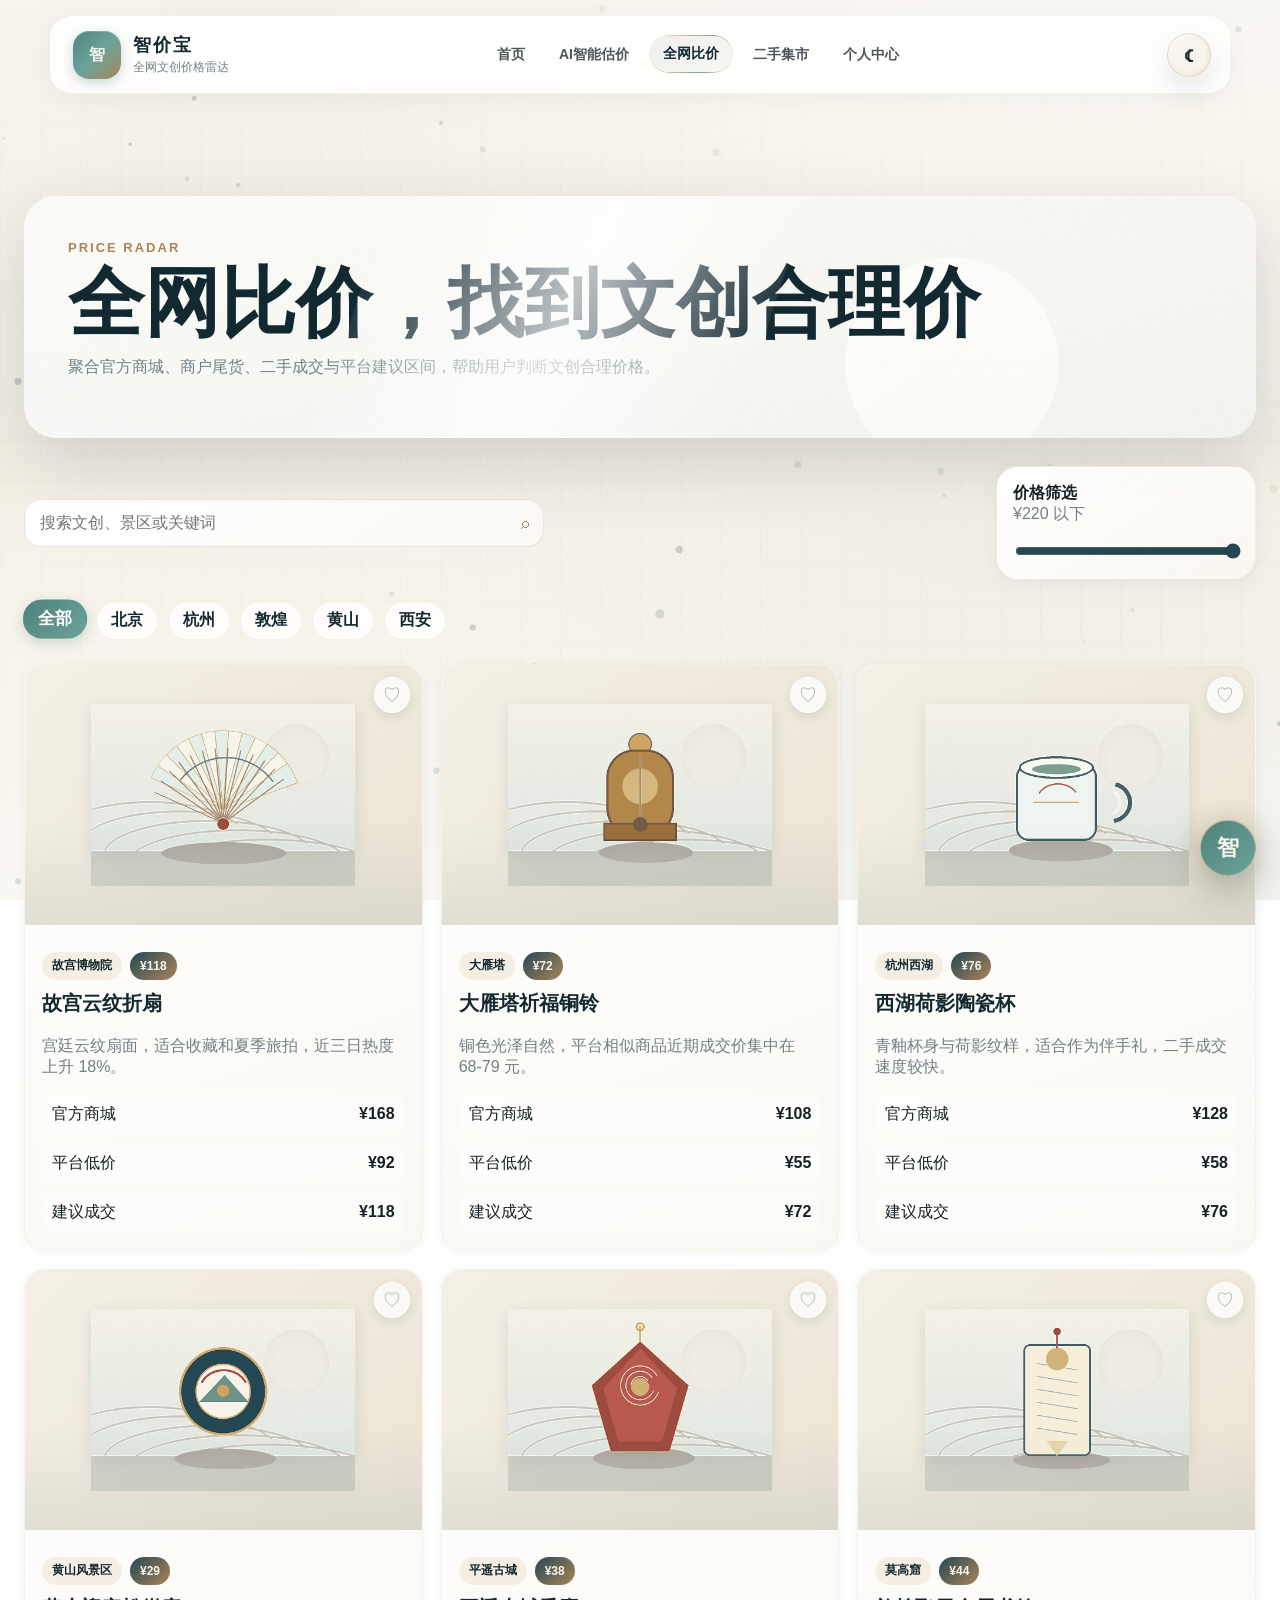
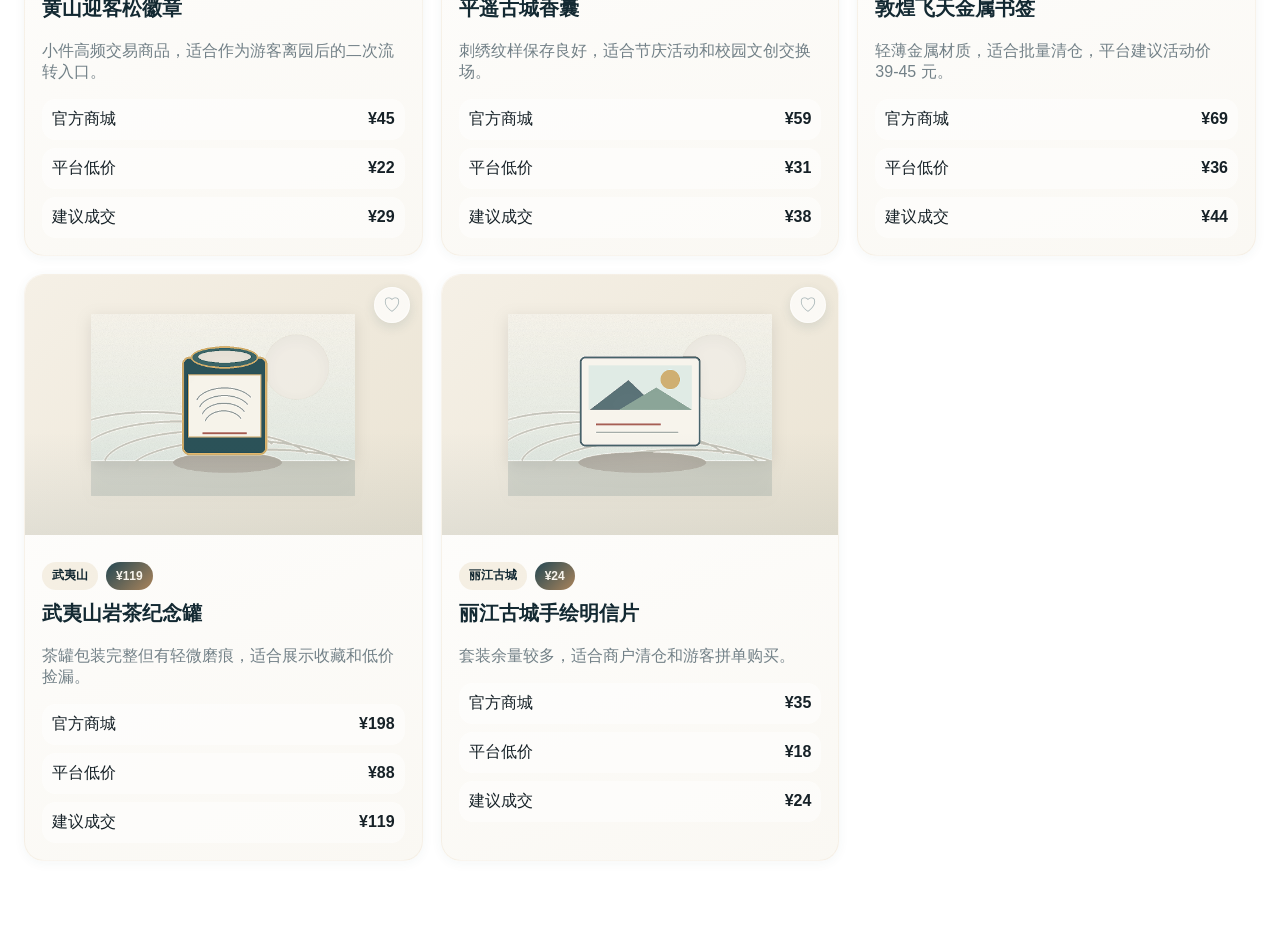
==== commit 89746f16: "chore: 统一资源版本号到 20260918a styles.css / script.js 内容已变但 URL 未变，浏览器与 CDN 会继续命中旧缓存， 升版本号让本次布局修复立即生效。" ====
--- a/compare/index.html
+++ b/compare/index.html
@@ -5,7 +5,7 @@
   <meta name="viewport" content="width=device-width, initial-scale=1.0">
   <title>全网比价 - 智价宝</title>
   <link rel="icon" href="../assets/img/favicon.svg" type="image/svg+xml">
-  <link rel="stylesheet" href="../styles.css?v=20260906g">
+  <link rel="stylesheet" href="../styles.css?v=20260918a">
 </head>
 <body data-page="compare" class="skeleton-active">
   <canvas id="particleCanvas" aria-hidden="true"></canvas>
@@ -105,7 +105,7 @@
   </div>
 
 
-  <script src="../api-services.js?v=20260906a"></script>
-  <script src="../script.js?v=20260906a"></script>
+  <script src="../api-services.js?v=20260918a"></script>
+  <script src="../script.js?v=20260918a"></script>
 </body>
 </html>
--- a/styles.css
+++ b/styles.css
@@ -1383,22 +1383,6 @@
   background: rgba(12, 27, 32, 0.72);
 }
 
-.product-image {
-  height: 190px;
-  overflow: hidden;
-}
-
-.product-image img {
-  width: 100%;
-  height: 100%;
-  object-fit: cover;
-  transition: transform 600ms var(--ease);
-}
-
-.product-card:hover .product-image img {
-  transform: scale(1.08);
-}
-
 .product-body {
   padding: 17px;
 }
@@ -3642,6 +3626,8 @@
   position: relative;
   width: 100%;
   aspect-ratio: 4/3;
+  /* 高度上限：集市 3 列 / 平板单列时卡片较宽，4:3 会把图片区撑得过高 */
+  max-height: 260px;
   background: linear-gradient(135deg, #f5f0e6 0%, #ebe4d4 100%);
   overflow: hidden;
   display: flex;
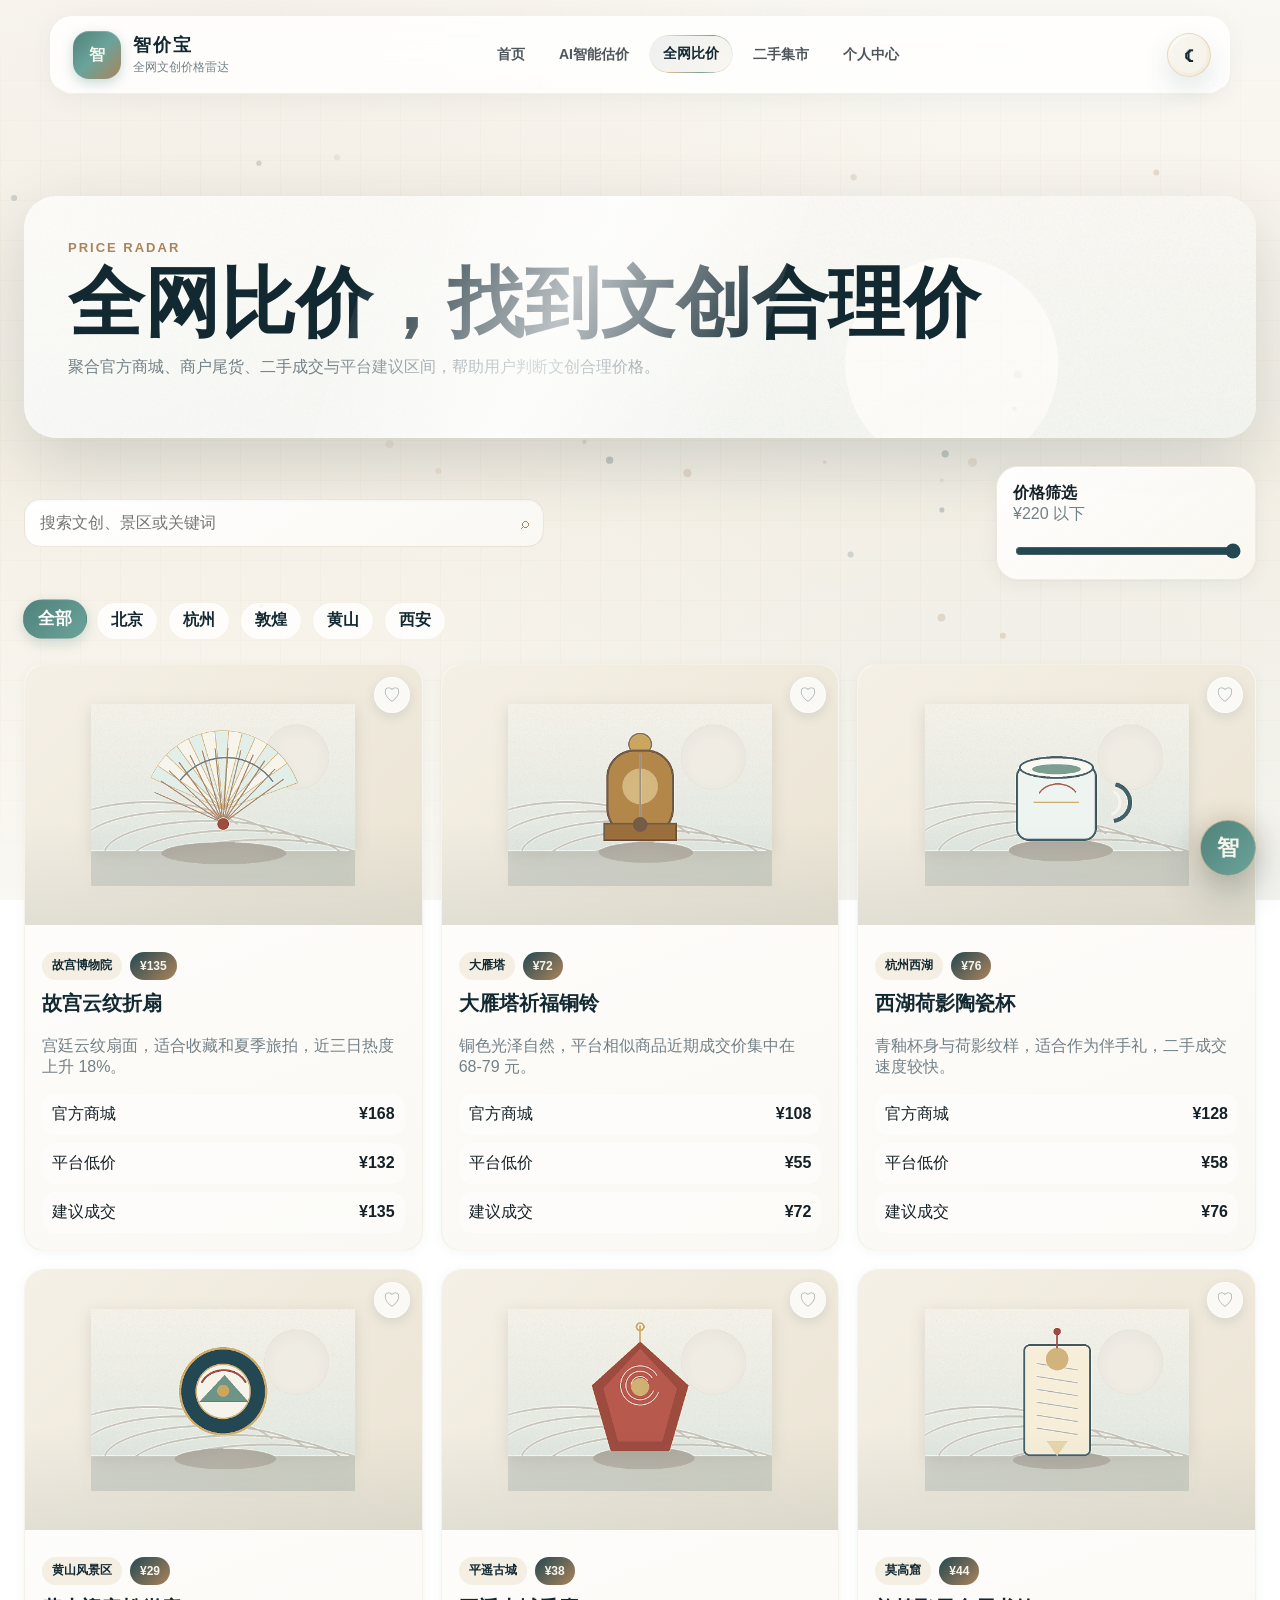
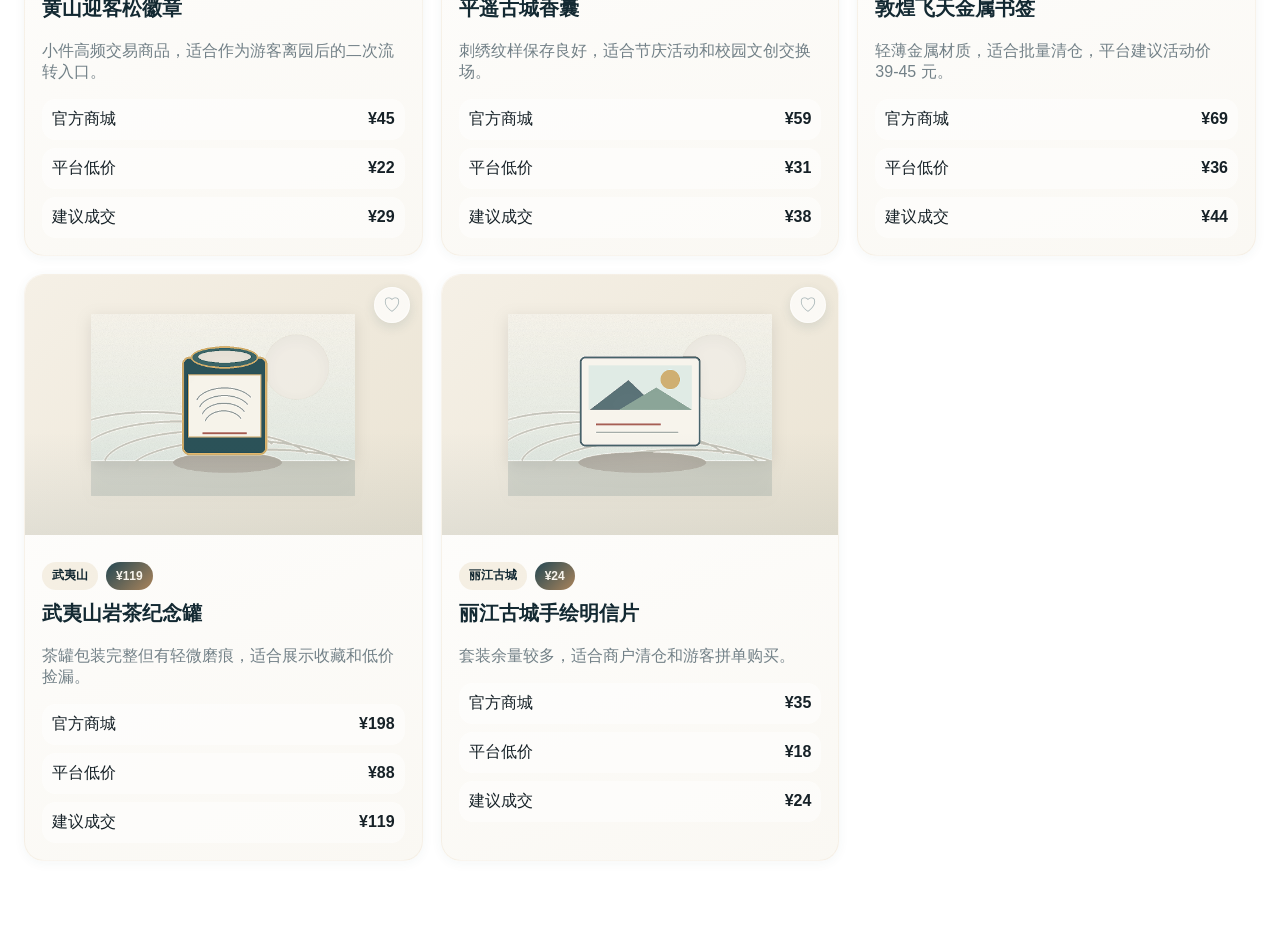
==== commit 68263ec8: "fix: 统一「故宫云纹折扇」建议成交价为 ¥135，与方案文档估价示例对齐 - DATA.fan: low 92→132、market 118→135（比价页的「平台低价/建议成交」两个   字段、" ====
--- a/compare/index.html
+++ b/compare/index.html
@@ -5,7 +5,7 @@
   <meta name="viewport" content="width=device-width, initial-scale=1.0">
   <title>全网比价 - 智价宝</title>
   <link rel="icon" href="../assets/img/favicon.svg" type="image/svg+xml">
-  <link rel="stylesheet" href="../styles.css?v=20260918a">
+  <link rel="stylesheet" href="../styles.css?v=20260918b">
 </head>
 <body data-page="compare" class="skeleton-active">
   <canvas id="particleCanvas" aria-hidden="true"></canvas>
@@ -105,7 +105,7 @@
   </div>
 
 
-  <script src="../api-services.js?v=20260918a"></script>
-  <script src="../script.js?v=20260918a"></script>
+  <script src="../api-services.js?v=20260918b"></script>
+  <script src="../script.js?v=20260918b"></script>
 </body>
 </html>
